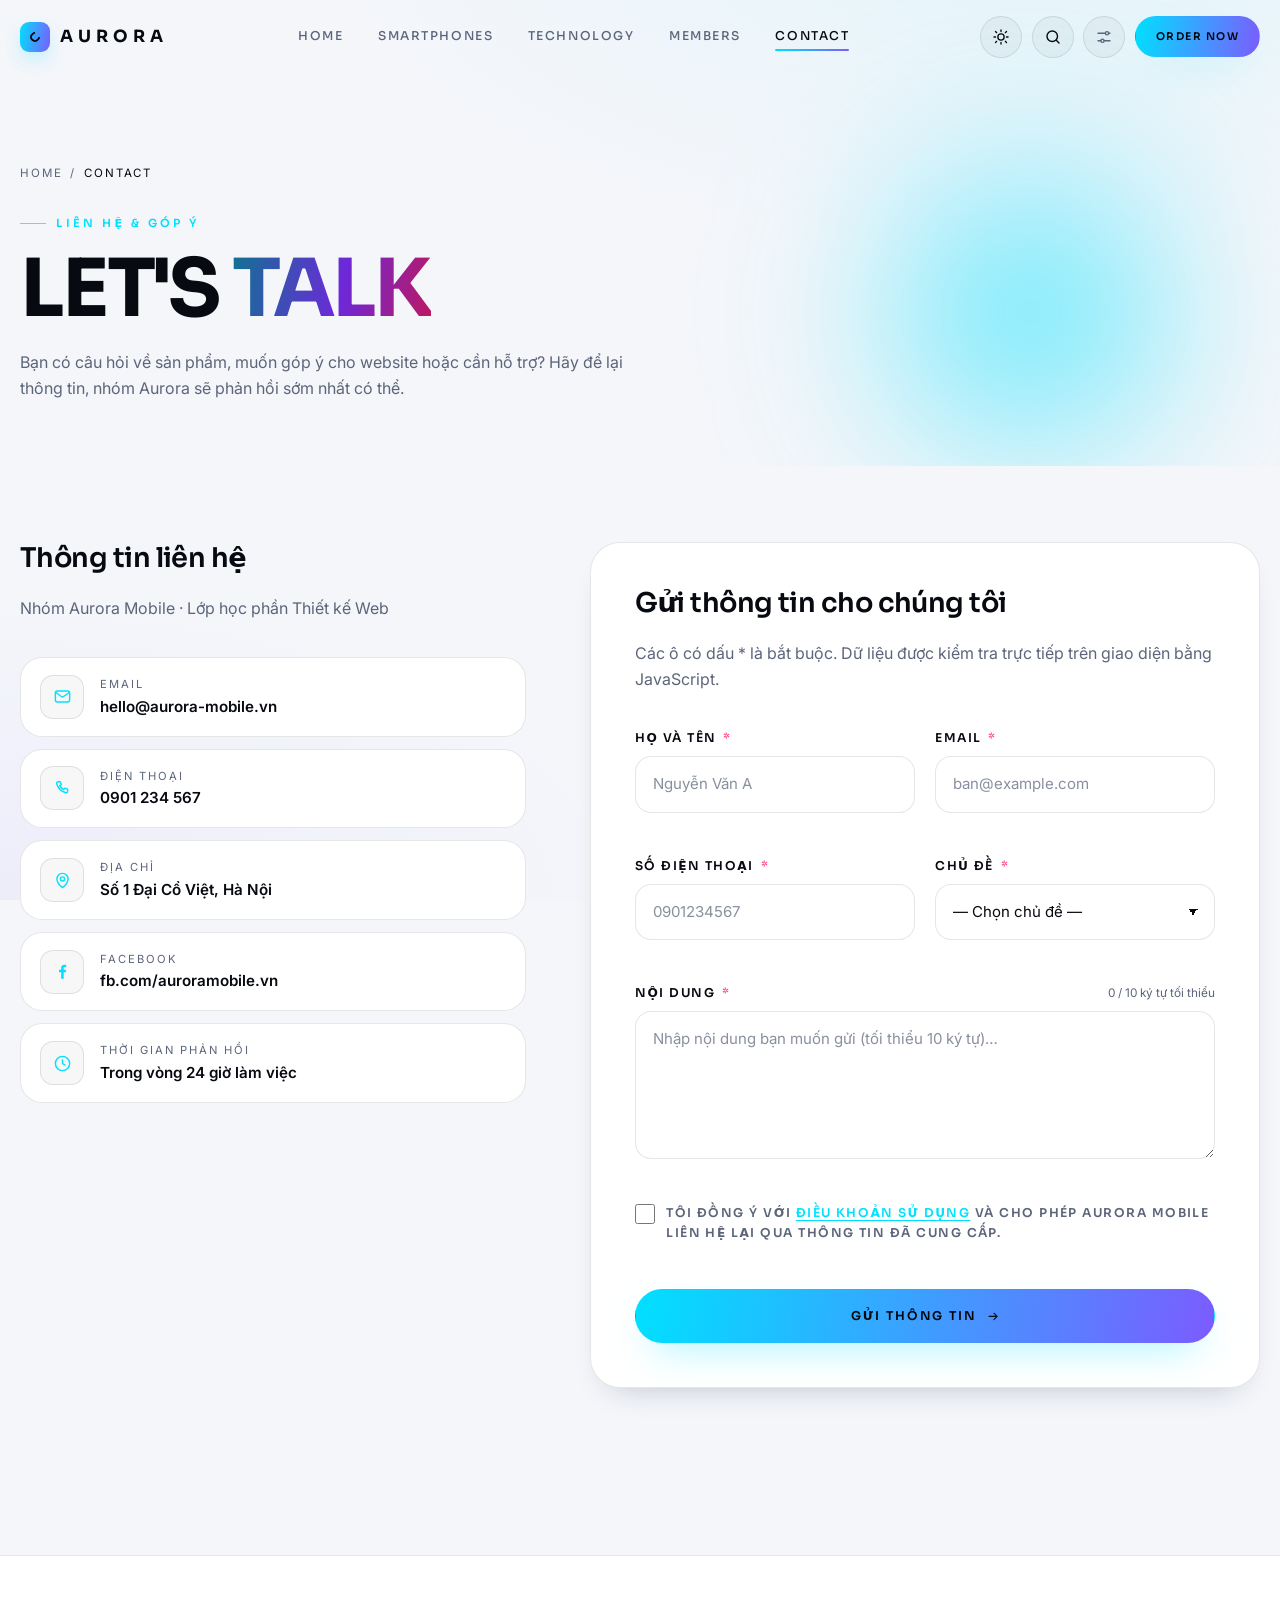
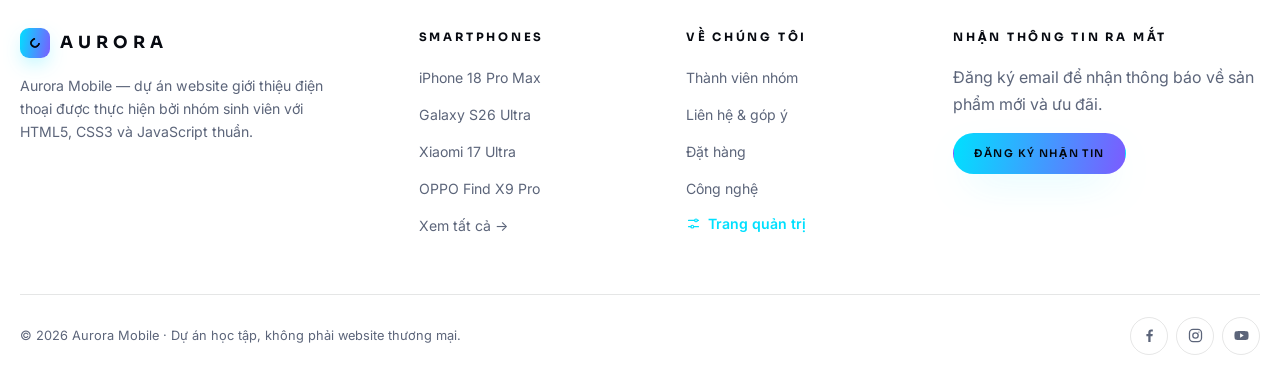
==== contact.html @ cf1c1bde "first commit" ====
<!DOCTYPE html>
<html lang="vi" data-theme="dark">

<head>
  <meta charset="UTF-8">
  <meta name="viewport" content="width=device-width, initial-scale=1">
  <meta name="theme-color" content="#05070c">
  <link rel="icon" href="images/favicon.svg" type="image/svg+xml">
  <meta name="description"
    content="Liên hệ nhóm Aurora Mobile — form gửi thông tin liên hệ và góp ý với kiểm tra dữ liệu bằng JavaScript: họ tên, email, số điện thoại, chủ đề, nội dung.">
  <title>Contact — AURORA MOBILE</title>

  <script>
    (function () {
      try {
        var t = localStorage.getItem('aurora-theme');
        if (t === 'light' || t === 'dark') document.documentElement.setAttribute('data-theme', t);
      } catch (e) { }
    })();
  </script>

  <link rel="preconnect" href="https://fonts.googleapis.com">
  <link rel="preconnect" href="https://fonts.gstatic.com" crossorigin>
  <link
    href="https://fonts.googleapis.com/css2?family=Inter:wght@400;500;600;700&family=Sora:wght@300;400;500;600;700;800&display=swap"
    rel="stylesheet">
  <link rel="stylesheet" href="css/style.css">
</head>

<body data-page="contact">

  <!-- HEADER -->
  <header class="site-header" id="siteHeader">
    <div class="header-inner">
      <a class="brand" href="index.html" aria-label="Aurora Mobile — Trang chủ">
        <span class="brand__mark" aria-hidden="true"></span>
        <span class="brand__name">Aurora</span>
      </a>

      <nav class="nav" id="primaryNav" aria-label="Điều hướng chính">
        <ul class="nav-list">
          <li><a href="index.html" data-nav="home">Home</a></li>
          <li><a href="products.html" data-nav="products">Smartphones</a></li>
          <li><a href="index.html#technology" data-nav="technology">Technology</a></li>
          <li><a href="members.html" data-nav="members">Members</a></li>
          <li><a href="contact.html" data-nav="contact">Contact</a></li>
        </ul>
      </nav>

      <div class="header-actions">
        <button class="icon-btn theme-toggle" id="themeToggle" type="button" aria-label="Đổi chế độ sáng tối">
          <svg class="ico-sun" viewBox="0 0 24 24" fill="none" stroke="currentColor" stroke-width="1.8"
            stroke-linecap="round">
            <circle cx="12" cy="12" r="4.2" />
            <path
              d="M12 2.6v2.1M12 19.3v2.1M4.7 4.7l1.5 1.5M17.8 17.8l1.5 1.5M2.6 12h2.1M19.3 12h2.1M4.7 19.3l1.5-1.5M17.8 6.2l1.5-1.5" />
          </svg>
          <svg class="ico-moon" viewBox="0 0 24 24" fill="none" stroke="currentColor" stroke-width="1.8"
            stroke-linecap="round" stroke-linejoin="round">
            <path d="M20 14.5A8.5 8.5 0 019.5 4a8.5 8.5 0 1010.5 10.5z" />
          </svg>
        </button>

        <button class="icon-btn" id="searchToggle" type="button" aria-label="Tìm kiếm sản phẩm">
          <svg viewBox="0 0 24 24" fill="none" stroke="currentColor" stroke-width="1.9" stroke-linecap="round">
            <circle cx="11" cy="11" r="7" />
            <path d="M20 20l-3.6-3.6" />
          </svg>
        </button>

        <a class="icon-btn icon-btn--admin" href="admin.html" aria-label="Trang quản trị" title="Trang quản trị">
          <svg viewBox="0 0 24 24" fill="none" stroke="currentColor" stroke-width="1.8" stroke-linecap="round" stroke-linejoin="round"><path d="M4 7h10M18 7h2M4 17h4M12 17h8"/><circle cx="16" cy="7" r="2.2"/><circle cx="10" cy="17" r="2.2"/></svg>
        </a>

        <a class="btn btn--primary btn--sm btn--order" href="order.html">Order Now</a>

        <button class="hamburger" id="navToggle" type="button" aria-label="Mở menu" aria-expanded="false"
          aria-controls="primaryNav">
          <span></span><span></span><span></span>
        </button>
      </div>
    </div>

    <div class="header-search" id="headerSearch">
      <div class="container">
        <div class="search-form" role="search">
          <svg viewBox="0 0 24 24" fill="none" stroke="currentColor" stroke-width="1.9" stroke-linecap="round">
            <circle cx="11" cy="11" r="7" />
            <path d="M20 20l-3.6-3.6" />
          </svg>
          <input type="search" id="globalSearch" placeholder="Tìm điện thoại…" autocomplete="off"
            aria-label="Tìm kiếm sản phẩm">
          <button class="icon-btn" id="searchClose" type="button" aria-label="Đóng tìm kiếm">
            <svg viewBox="0 0 24 24" fill="none" stroke="currentColor" stroke-width="2" stroke-linecap="round">
              <path d="M18 6L6 18M6 6l12 12" />
            </svg>
          </button>
        </div>
        <div class="search-results" id="searchResults"></div>
      </div>
    </div>
  </header>

  <main>

    <!-- PAGE HERO -->
    <section class="page-hero">
      <span class="glow glow--cyan glow--md glow--bottom-right" aria-hidden="true"></span>
      <div class="container">
        <nav class="breadcrumb" aria-label="Breadcrumb">
          <a href="index.html">Home</a>
          <span aria-hidden="true">/</span>
          <span aria-current="page">Contact</span>
        </nav>

        <span class="eyebrow">Liên hệ &amp; góp ý</span>
        <h1 class="page-hero__title">Let's <span class="gradient-text">Talk</span></h1>
        <p class="lead mt-xs">
          Bạn có câu hỏi về sản phẩm, muốn góp ý cho website hoặc cần hỗ trợ?
          Hãy để lại thông tin, nhóm Aurora sẽ phản hồi sớm nhất có thể.
        </p>
      </div>
    </section>

    <!-- NỘI DUNG LIÊN HỆ -->
    <section class="section section--tight" id="contact">
      <div class="container">
        <div class="form-layout">

          <!-- CỘT TRÁI: THÔNG TIN LIÊN HỆ -->
          <aside data-reveal="left">
            <h2 class="h-sub">Thông tin liên hệ</h2>
            <p class="muted mt-xs">Nhóm Aurora Mobile · Lớp học phần Thiết kế Web</p>

            <div class="info-list mt-sm">
              <a class="info-item" href="mailto:hello@aurora-mobile.vn">
                <span class="info-item__icon">
                  <svg viewBox="0 0 24 24" fill="none" stroke="currentColor" stroke-width="1.8" stroke-linecap="round"
                    stroke-linejoin="round">
                    <rect x="3" y="5" width="18" height="14" rx="2.6" />
                    <path d="M3.5 7l8.5 6 8.5-6" />
                  </svg>
                </span>
                <span>
                  <span class="info-item__label">Email</span>
                  <span class="info-item__value">hello@aurora-mobile.vn</span>
                </span>
              </a>

              <a class="info-item" href="tel:+84901234567">
                <span class="info-item__icon">
                  <svg viewBox="0 0 24 24" fill="none" stroke="currentColor" stroke-width="1.8" stroke-linecap="round"
                    stroke-linejoin="round">
                    <path
                      d="M6.6 3.5h2.5l1.4 3.6-2 1.3a12 12 0 005.1 5.1l1.3-2 3.6 1.4v2.5a2 2 0 01-2.2 2A16.5 16.5 0 014.6 5.7a2 2 0 012-2.2z" />
                  </svg>
                </span>
                <span>
                  <span class="info-item__label">Điện thoại</span>
                  <span class="info-item__value">0901 234 567</span>
                </span>
              </a>

              <div class="info-item">
                <span class="info-item__icon">
                  <svg viewBox="0 0 24 24" fill="none" stroke="currentColor" stroke-width="1.8" stroke-linecap="round"
                    stroke-linejoin="round">
                    <path d="M12 21s7-5.6 7-11a7 7 0 10-14 0c0 5.4 7 11 7 11z" />
                    <circle cx="12" cy="10" r="2.6" />
                  </svg>
                </span>
                <span>
                  <span class="info-item__label">Địa chỉ</span>
                  <span class="info-item__value">Số 1 Đại Cồ Việt, Hà Nội</span>
                </span>
              </div>

              <a class="info-item" href="contact.html">
                <span class="info-item__icon">
                  <svg viewBox="0 0 24 24" fill="currentColor">
                    <path
                      d="M13.5 21v-8h2.7l.4-3.1h-3.1V7.9c0-.9.25-1.5 1.55-1.5h1.65V3.6A22 22 0 0014.3 3.5c-2.4 0-4 1.45-4 4.1v2.3H7.6V13h2.7v8h3.2z" />
                  </svg>
                </span>
                <span>
                  <span class="info-item__label">Facebook</span>
                  <span class="info-item__value">fb.com/auroramobile.vn</span>
                </span>
              </a>

              <div class="info-item">
                <span class="info-item__icon">
                  <svg viewBox="0 0 24 24" fill="none" stroke="currentColor" stroke-width="1.8" stroke-linecap="round"
                    stroke-linejoin="round">
                    <circle cx="12" cy="12" r="9" />
                    <path d="M12 7.5V12l3.2 2" />
                  </svg>
                </span>
                <span>
                  <span class="info-item__label">Thời gian phản hồi</span>
                  <span class="info-item__value">Trong vòng 24 giờ làm việc</span>
                </span>
              </div>
            </div>
          </aside>

          <!-- CỘT PHẢI: FORM LIÊN HỆ -->
          <div class="form-card" data-reveal="right" data-delay="1">
            <h2 class="h-sub">Gửi thông tin cho chúng tôi</h2>
            <p class="muted mt-xs">Các ô có dấu <span class="req">*</span> là bắt buộc. Dữ liệu được kiểm tra
              trực tiếp trên giao diện bằng JavaScript.</p>

            <!-- novalidate: tắt kiểm tra mặc định của HTML để dùng JavaScript -->
            <form id="contactForm" class="mt-sm" novalidate>
              <div class="form-grid">

                <div class="field">
                  <label for="c-name">Họ và tên <span class="req">*</span></label>
                  <input class="input" type="text" id="c-name" name="c-name" placeholder="Nguyễn Văn A"
                    autocomplete="name">
                  <p class="msg" role="alert"></p>
                </div>

                <div class="field">
                  <label for="c-email">Email <span class="req">*</span></label>
                  <input class="input" type="email" id="c-email" name="c-email" placeholder="ban@example.com"
                    autocomplete="email">
                  <p class="msg" role="alert"></p>
                </div>

                <div class="field">
                  <label for="c-phone">Số điện thoại <span class="req">*</span></label>
                  <input class="input" type="tel" id="c-phone" name="c-phone" placeholder="0901234567"
                    autocomplete="tel">
                  <p class="msg" role="alert"></p>
                </div>

                <div class="field">
                  <label for="c-topic">Chủ đề <span class="req">*</span></label>
                  <select class="select" id="c-topic" name="c-topic">
                    <option value="">— Chọn chủ đề —</option>
                    <option value="tu-van">Tư vấn sản phẩm</option>
                    <option value="gop-y">Góp ý website</option>
                    <option value="ho-tro">Hỗ trợ</option>
                    <option value="khac">Khác</option>
                  </select>
                  <p class="msg" role="alert"></p>
                </div>

                <div class="field field--full">
                  <div class="field__foot">
                    <label for="c-message">Nội dung <span class="req">*</span></label>
                    <span class="counter" id="c-message-count">0 / 10 ký tự tối thiểu</span>
                  </div>
                  <textarea class="textarea" id="c-message" name="c-message"
                    placeholder="Nhập nội dung bạn muốn gửi (tối thiểu 10 ký tự)…"></textarea>
                  <p class="msg" role="alert"></p>
                </div>

                <div class="field field--full">
                  <label class="check" for="c-agree">
                    <input type="checkbox" id="c-agree" name="c-agree">
                    <span>Tôi đồng ý với <a href="#contact">điều khoản sử dụng</a> và cho phép Aurora Mobile liên hệ lại
                      qua thông tin đã cung cấp.</span>
                  </label>
                  <p class="msg" role="alert"></p>
                </div>

              </div>

              <button class="btn btn--primary btn--block mt-md" type="submit">
                Gửi thông tin
                <svg viewBox="0 0 24 24" fill="none" stroke="currentColor" stroke-width="2" stroke-linecap="round"
                  stroke-linejoin="round">
                  <path d="M4 12h15M13 6l6 6-6 6" />
                </svg>
              </button>
            </form>
          </div>

        </div>
      </div>
    </section>

  </main>

  <!-- FOOTER -->
  <footer class="site-footer">
    <div class="container">
      <div class="footer-grid">
        <div class="footer-brand">
          <a class="brand" href="index.html">
            <span class="brand__mark" aria-hidden="true"></span>
            <span class="brand__name">Aurora</span>
          </a>
          <p>Aurora Mobile — dự án website giới thiệu điện thoại được thực hiện bởi nhóm sinh viên với HTML5, CSS3 và
            JavaScript thuần.</p>
        </div>

        <div class="footer-col">
          <h4>Smartphones</h4>
          <ul>
            <li><a href="product-detail.html?id=iphone-18-pro-max">iPhone 18 Pro Max</a></li>
            <li><a href="product-detail.html?id=galaxy-s26-ultra">Galaxy S26 Ultra</a></li>
            <li><a href="product-detail.html?id=xiaomi-17-ultra">Xiaomi 17 Ultra</a></li>
            <li><a href="product-detail.html?id=oppo-find-x9-pro">OPPO Find X9 Pro</a></li>
            <li><a href="products.html">Xem tất cả →</a></li>
          </ul>
        </div>

        <div class="footer-col">
          <h4>Về chúng tôi</h4>
          <ul>
            <li><a href="members.html">Thành viên nhóm</a></li>
            <li><a href="contact.html">Liên hệ &amp; góp ý</a></li>
            <li><a href="order.html">Đặt hàng</a></li>
            <li><a href="index.html#technology">Công nghệ</a></li>
            <li>
              <a class="footer-admin-link" href="admin.html">
                <svg viewBox="0 0 24 24" fill="none" stroke="currentColor" stroke-width="1.8" stroke-linecap="round" stroke-linejoin="round"><path d="M4 7h10M18 7h2M4 17h4M12 17h8"/><circle cx="16" cy="7" r="2.2"/><circle cx="10" cy="17" r="2.2"/></svg>
                Trang quản trị
              </a>
            </li>
          </ul>
        </div>

        <div class="footer-col">
          <h4>Nhận thông tin ra mắt</h4>
          <p class="muted">Đăng ký email để nhận thông báo về sản phẩm mới và ưu đãi.</p>
          <div class="newsletter">
            <button class="btn btn--primary btn--sm" type="button" data-open-modal="notify">Đăng ký nhận tin</button>
          </div>
        </div>
      </div>

      <div class="footer-bottom">
        <span>© 2026 Aurora Mobile · Dự án học tập, không phải website thương mại.</span>
        <div class="footer-social">
          <a href="contact.html" aria-label="Facebook">
            <svg viewBox="0 0 24 24" fill="currentColor">
              <path
                d="M13.5 21v-8h2.7l.4-3.1h-3.1V7.9c0-.9.25-1.5 1.55-1.5h1.65V3.6A22 22 0 0014.3 3.5c-2.4 0-4 1.45-4 4.1v2.3H7.6V13h2.7v8h3.2z" />
            </svg>
          </a>
          <a href="contact.html" aria-label="Instagram">
            <svg viewBox="0 0 24 24" fill="none" stroke="currentColor" stroke-width="1.8">
              <rect x="3.5" y="3.5" width="17" height="17" rx="5" />
              <circle cx="12" cy="12" r="3.8" />
              <path d="M16.8 7.2v.01" stroke-linecap="round" />
            </svg>
          </a>
          <a href="contact.html" aria-label="YouTube">
            <svg viewBox="0 0 24 24" fill="currentColor">
              <path
                d="M21.6 7.9a2.5 2.5 0 00-1.75-1.77C18.25 5.7 12 5.7 12 5.7s-6.25 0-7.85.43A2.5 2.5 0 002.4 7.9 26 26 0 002 12a26 26 0 00.4 4.1 2.5 2.5 0 001.75 1.77c1.6.43 7.85.43 7.85.43s6.25 0 7.85-.43a2.5 2.5 0 001.75-1.77A26 26 0 0022 12a26 26 0 00-.4-4.1zM10 15.1V8.9l5.2 3.1-5.2 3.1z" />
            </svg>
          </a>
        </div>
      </div>
    </div>
  </footer>

  <button class="to-top" id="toTop" type="button" aria-label="Về đầu trang">
    <svg class="to-top__ring" viewBox="0 0 52 52" aria-hidden="true">
      <circle class="track" cx="26" cy="26" r="26"></circle>
      <circle class="bar" cx="26" cy="26" r="26"></circle>
    </svg>
    <svg viewBox="0 0 24 24" fill="none" stroke="currentColor" stroke-width="2" stroke-linecap="round"
      stroke-linejoin="round">
      <path d="M12 19V5M6 11l6-6 6 6" />
    </svg>
  </button>

  <div class="toast-stack" id="toastStack" aria-live="polite" aria-atomic="false"></div>

  <!-- MODAL nhận thông báo -->
  <div class="modal" id="notifyModal" role="dialog" aria-modal="true" aria-labelledby="notifyTitle" aria-hidden="true">
    <div class="modal__dialog">
      <button class="modal__close" type="button" aria-label="Đóng">
        <svg viewBox="0 0 24 24" fill="none" stroke="currentColor" stroke-width="2" stroke-linecap="round">
          <path d="M18 6L6 18M6 6l12 12" />
        </svg>
      </button>

      <span class="modal__eyebrow">Aurora Launch</span>
      <h2 class="modal__title" id="notifyTitle">Nhận thông báo mở bán</h2>
      <p class="modal__desc">Để lại email, chúng tôi sẽ thông báo cho bạn ngay khi sản phẩm mới chính thức mở bán.</p>

      <form id="notifyForm" novalidate>
        <div class="form-grid form-grid--single">
          <div class="field">
            <label for="n-email">Email <span class="req">*</span></label>
            <input class="input" type="email" id="n-email" name="n-email" placeholder="ban@example.com"
              autocomplete="email">
            <p class="msg" role="alert"></p>
          </div>
        </div>

        <button class="btn btn--primary btn--block mt-md" type="submit">Đăng ký</button>
      </form>
    </div>
  </div>

  <script src="js/script.js"></script>
</body>

</html>
---- css/style.css ----
/* ==========================================================================
   AURORA MOBILE — style.css
   --------------------------------------------------------------------------
   MỤC LỤC
     01. Reset
     02. Variables  (CSS Variables + Theme Light/Dark)
     03. Global     (container, typography, button, utility)
     04. Header     (sticky, transparent → solid, mobile hamburger, search)
     05. Hero       (trang chủ + page-hero của các trang con)
     06. Products   (family cards, filter toolbar, product grid, detail)
     07. Technology (camera, display, performance, battery, why-aurora)
     08. Members    (profile card)
     09. Forms      (contact, order, summary, toast)
     10. Modal      (modal chung + lightbox gallery)
     11. Footer
     12. Responsive
     13. Animations (keyframes + scroll reveal)
     14. Admin      (đăng nhập, dashboard, quản lý sản phẩm & thành viên)
   ========================================================================== */


/* ==========================================================================
   01. RESET
   ========================================================================== */
*,
*::before,
*::after {
  box-sizing: border-box;
  margin: 0;
  padding: 0;
}

html {
  -webkit-text-size-adjust: 100%;
  scroll-behavior: smooth;
  /* chừa khoảng cho header sticky khi nhảy tới anchor */
  scroll-padding-top: 96px;
}

body {
  min-height: 100%;
  text-rendering: optimizeLegibility;
  -webkit-font-smoothing: antialiased;
}

img,
svg,
video,
canvas {
  display: block;
  max-width: 100%;
}

button,
input,
select,
textarea {
  font: inherit;
  color: inherit;
}

button {
  background: none;
  border: 0;
  cursor: pointer;
}

a {
  color: inherit;
  text-decoration: none;
}

ul,
ol {
  list-style: none;
}

table {
  border-collapse: collapse;
  width: 100%;
}

/* Thuộc tính hidden phải thắng mọi display được set trong CSS */
[hidden] {
  display: none !important;
}

:focus-visible {
  outline: 2px solid var(--accent);
  outline-offset: 3px;
  border-radius: 4px;
}

::selection {
  background: var(--accent);
  color: var(--accent-ink);
}


/* ==========================================================================
   02. VARIABLES
   ========================================================================== */
:root {
  /* --- Typography --- */
  --font-display: "Sora", "Segoe UI", system-ui, -apple-system, sans-serif;
  --font-body: "Inter", "Segoe UI", system-ui, -apple-system, sans-serif;

  /* --- Layout --- */
  --container: 1240px;
  --header-h: 74px;

  /* --- Radius --- */
  --r-sm: 10px;
  --r-md: 16px;
  --r-lg: 22px;
  --r-xl: 30px;
  --r-pill: 999px;

  /* --- Motion --- */
  --ease: cubic-bezier(0.22, 0.61, 0.36, 1);
  --ease-out: cubic-bezier(0.16, 1, 0.3, 1);
  --dur: 0.45s;

  /* --- Accent (Aurora: cyan → violet → pink) --- */
  --accent: #00e0ff;
  --accent-2: #7b5cff;
  --accent-3: #ff4d8d;
  --accent-ink: #04070e;
  --grad-accent: linear-gradient(100deg, var(--accent), var(--accent-2));
  --grad-text: linear-gradient(100deg, #7df9ff, #a78bfa 55%, #ff8fc7);

  /* --- Semantic feedback --- */
  --ok: #22d39a;
  --err: #ff5470;
}

/* ---------------------------- DARK THEME (mặc định) --------------------- */
html[data-theme="dark"] {
  --bg: #05070c;
  --bg-soft: #0a0d15;
  --surface: #0f131d;
  --surface-2: #161c29;
  --text: #eef1f8;
  --muted: #8d98ac;
  --line: rgba(255, 255, 255, 0.09);
  --line-strong: rgba(255, 255, 255, 0.2);
  --header-bg: rgba(5, 7, 12, 0.72);
  --glass: rgba(255, 255, 255, 0.04);
  --shadow-lg: 0 40px 90px -40px rgba(0, 0, 0, 0.95);
  --shadow-sm: 0 18px 40px -24px rgba(0, 0, 0, 0.9);
  --skeleton: rgba(255, 255, 255, 0.05);
}

/* ---------------------------- LIGHT THEME ------------------------------- */
html[data-theme="light"] {
  --bg: #f4f6fa;
  --bg-soft: #ffffff;
  --surface: #ffffff;
  --surface-2: #eef1f7;
  --text: #070a11;
  --muted: #5c657a;
  --line: rgba(7, 10, 17, 0.1);
  --line-strong: rgba(7, 10, 17, 0.22);
  --header-bg: rgba(244, 246, 250, 0.78);
  --glass: rgba(7, 10, 17, 0.03);
  --shadow-lg: 0 40px 80px -44px rgba(18, 28, 60, 0.42);
  --shadow-sm: 0 16px 34px -22px rgba(18, 28, 60, 0.32);
  --skeleton: rgba(7, 10, 17, 0.05);
  --grad-text: linear-gradient(100deg, #0e7490, #6d28d9 55%, #be185d);
}

/* Nền "sân khấu" luôn tối để ảnh render điện thoại (nền đen) hoà vào trang */
:root,
html[data-theme="dark"],
html[data-theme="light"] {
  /* Khối trang trí lớn (dải CTA, banner) */
  --stage: radial-gradient(120% 90% at 50% 0%, #16203a 0%, #080b12 55%, #05070c 100%);
  /* Nền phẳng cho các ô chứa ảnh điện thoại.
     Màu này trùng với nền của ảnh render (#03050a) nên ảnh hoà liền vào khung,
     không lộ ra một hình chữ nhật tối hơn nền thẻ. */
  --stage-flat: #03050a;
}


/* ==========================================================================
   03. GLOBAL
   ========================================================================== */
html {
  background: var(--bg);
}

body {
  font-family: var(--font-body);
  font-size: 16px;
  line-height: 1.65;
  color: var(--text);
  background-color: var(--bg);
  background-image:
    radial-gradient(110% 70% at 85% -10%, rgba(0, 224, 255, 0.07), transparent 55%),
    radial-gradient(90% 60% at 0% 100%, rgba(123, 92, 255, 0.06), transparent 55%);
  background-attachment: fixed;
  overflow-x: hidden;
  transition: background-color 0.4s var(--ease), color 0.4s var(--ease);
}

/* Khoá scroll khi mở modal / lightbox / menu mobile */
body.is-locked {
  overflow: hidden;
}

.container {
  width: min(100% - 2.5rem, var(--container));
  margin-inline: auto;
}

.container--narrow {
  width: min(100% - 2.5rem, 880px);
  margin-inline: auto;
}

/* ------------------------------- Section -------------------------------- */
.section {
  position: relative;
  padding: clamp(4.5rem, 9vw, 8.5rem) 0;
}

.section--soft {
  background: var(--bg-soft);
}

.section--tight {
  padding: clamp(3rem, 6vw, 5rem) 0;
}

.section-head {
  display: flex;
  align-items: flex-end;
  justify-content: space-between;
  gap: 2rem;
  flex-wrap: wrap;
  margin-bottom: clamp(2.5rem, 5vw, 4rem);
}

.section-head--center {
  flex-direction: column;
  align-items: center;
  text-align: center;
}

.section-head--center .lead {
  margin-inline: auto;
}

/* ----------------------------- Typography ------------------------------- */
.eyebrow {
  display: inline-flex;
  align-items: center;
  gap: 0.65rem;
  font-family: var(--font-display);
  font-size: 0.7rem;
  font-weight: 600;
  letter-spacing: 0.3em;
  text-transform: uppercase;
  color: var(--accent);
  margin-bottom: 1.1rem;
}

.eyebrow::before {
  content: "";
  width: 26px;
  height: 1px;
  background: currentColor;
  opacity: 0.7;
}

.section-head--center .eyebrow::after {
  content: "";
  width: 26px;
  height: 1px;
  background: currentColor;
  opacity: 0.7;
}

.h-display {
  font-family: var(--font-display);
  font-weight: 700;
  font-size: clamp(2.4rem, 6vw, 4.6rem);
  line-height: 0.98;
  letter-spacing: -0.03em;
}

.h-section {
  font-family: var(--font-display);
  font-weight: 700;
  font-size: clamp(2rem, 4.6vw, 3.5rem);
  line-height: 1.04;
  letter-spacing: -0.025em;
}

.h-sub {
  font-family: var(--font-display);
  font-weight: 600;
  font-size: clamp(1.25rem, 2.3vw, 1.7rem);
  line-height: 1.2;
  letter-spacing: -0.02em;
}

.lead {
  max-width: 62ch;
  color: var(--muted);
  font-size: clamp(1rem, 1.25vw, 1.12rem);
}

.muted {
  color: var(--muted);
}

.gradient-text {
  background: var(--grad-text);
  -webkit-background-clip: text;
  background-clip: text;
  color: transparent;
}

/* ------------------------------- Buttons -------------------------------- */
.btn {
  display: inline-flex;
  align-items: center;
  justify-content: center;
  gap: 0.6rem;
  padding: 1rem 1.9rem;
  border: 1px solid transparent;
  border-radius: var(--r-pill);
  font-family: var(--font-display);
  font-size: 0.76rem;
  font-weight: 600;
  letter-spacing: 0.16em;
  text-transform: uppercase;
  white-space: nowrap;
  cursor: pointer;
  transition: transform 0.35s var(--ease), box-shadow 0.35s var(--ease),
    background 0.35s var(--ease), color 0.35s var(--ease), border-color 0.35s var(--ease);
}

.btn svg {
  width: 1.05em;
  height: 1.05em;
  flex: none;
}

.btn:hover {
  transform: translateY(-3px);
}

.btn:active {
  transform: translateY(-1px);
}

.btn--primary {
  background: var(--grad-accent);
  color: var(--accent-ink);
  box-shadow: 0 16px 40px -18px rgba(0, 224, 255, 0.6);
}

.btn--primary:hover {
  box-shadow: 0 26px 55px -18px rgba(123, 92, 255, 0.72);
}

.btn--ghost {
  border-color: var(--line-strong);
  background: var(--glass);
  color: var(--text);
}

.btn--ghost:hover {
  border-color: var(--accent);
  color: var(--accent);
}

.btn--sm {
  padding: 0.68rem 1.25rem;
  font-size: 0.66rem;
  letter-spacing: 0.14em;
}

.btn--block {
  width: 100%;
}

.btn[disabled] {
  opacity: 0.55;
  pointer-events: none;
}

/* ------------------------------ Icon button ----------------------------- */
.icon-btn {
  display: inline-grid;
  place-items: center;
  width: 42px;
  height: 42px;
  border-radius: 50%;
  border: 1px solid var(--line);
  color: var(--text);
  background: var(--glass);
  transition: color 0.3s var(--ease), border-color 0.3s var(--ease),
    background 0.3s var(--ease), transform 0.3s var(--ease);
}

.icon-btn svg {
  width: 18px;
  height: 18px;
}

.icon-btn:hover {
  color: var(--accent);
  border-color: var(--accent);
  transform: translateY(-2px);
}

/* Nút vào trang quản trị trên header */
.icon-btn--admin {
  color: var(--muted);
}

.icon-btn--admin:hover {
  color: var(--accent);
}

/* --------------------------- Decoration helpers ------------------------- */
.glow {
  position: absolute;
  border-radius: 50%;
  filter: blur(80px);
  pointer-events: none;
  z-index: 0;
}

.glow--cyan {
  background: radial-gradient(circle, rgba(0, 224, 255, 0.75), transparent 70%);
}

.glow--violet {
  background: radial-gradient(circle, rgba(123, 92, 255, 0.75), transparent 70%);
}

.glow--pink {
  background: radial-gradient(circle, rgba(255, 77, 141, 0.6), transparent 70%);
}

/* Khối "sân khấu" chứa ảnh điện thoại.
   Ảnh sản phẩm đã tách nền trong suốt nên khung không cần nền riêng —
   chỉ cần một quầng sáng mờ phía sau để tách máy khỏi nền trang. */
.stage {
  position: relative;
  display: grid;
  place-items: center;
  overflow: hidden;
  border-radius: var(--r-xl);
  background: transparent;
  isolation: isolate;
}

.stage::before {
  content: "";
  position: absolute;
  width: 76%;
  aspect-ratio: 1;
  border-radius: 50%;
  background: radial-gradient(circle, rgba(0, 224, 255, 0.16), transparent 70%);
  filter: blur(46px);
  pointer-events: none;
}

.stage img {
  width: 100%;
  height: 100%;
  object-fit: contain;
}

/* Khối nền tối cố định — dùng lại biến màu, không phụ thuộc theme */
.dark-scope {
  --text: #f0f3fa;
  --muted: #98a3b7;
  --line: rgba(255, 255, 255, 0.1);
  --line-strong: rgba(255, 255, 255, 0.22);
  --surface: rgba(255, 255, 255, 0.05);
  --surface-2: rgba(255, 255, 255, 0.1);
  --glass: rgba(255, 255, 255, 0.05);
  --header-bg: rgba(4, 6, 10, 0.8);
  background: #04060a;
  color: var(--text);
}

.sr-only {
  position: absolute;
  width: 1px;
  height: 1px;
  padding: 0;
  margin: -1px;
  overflow: hidden;
  clip: rect(0 0 0 0);
  white-space: nowrap;
  border: 0;
}

/* --------------------------- Utility nhỏ gọn ---------------------------- */
/* Dùng thay cho inline style, giúp toàn bộ CSS tập trung trong file này */
.mt-xs {
  margin-top: 1.25rem;
}

.mt-sm {
  margin-top: 2.25rem;
}

.mt-md {
  margin-top: 1.35rem;
}

.mt-lg {
  margin-top: clamp(2.5rem, 5vw, 4rem);
}

.grid-2 {
  grid-template-columns: repeat(2, 1fr);
}

.center-x {
  justify-content: center;
}

/* Nút phụ đặt trên nền tối */
.btn--on-dark {
  border-color: rgba(255, 255, 255, 0.26);
  color: #f0f3fa;
}

.btn--on-dark:hover {
  border-color: var(--accent);
  color: var(--accent);
}

/* Vị trí & kích thước cho các khối .glow trang trí */
.glow--sm {
  width: 320px;
  height: 320px;
}

.glow--md {
  width: 400px;
  height: 400px;
}

.glow--lg {
  width: 520px;
  height: 520px;
}

.glow--top-left {
  top: -8%;
  left: -6%;
}

.glow--bottom-right {
  bottom: -10%;
  right: 4%;
}

@media (max-width: 720px) {

  .glow--md,
  .glow--lg {
    width: 300px;
    height: 300px;
  }
}


/* ==========================================================================
   04. HEADER
   ========================================================================== */
.site-header {
  position: fixed;
  inset: 0 0 auto 0;
  z-index: 100;
  height: var(--header-h);
  display: flex;
  align-items: center;
  background: transparent;
  border-bottom: 1px solid transparent;
  transition: background 0.45s var(--ease), border-color 0.45s var(--ease),
    backdrop-filter 0.45s var(--ease), box-shadow 0.45s var(--ease);
}

/* Khi cuộn: header chuyển sang nền rõ hơn + blur */
.site-header.is-scrolled,
.site-header.is-search-open {
  background: var(--header-bg);
  border-bottom-color: var(--line);
  -webkit-backdrop-filter: blur(18px) saturate(160%);
  backdrop-filter: blur(18px) saturate(160%);
  box-shadow: 0 18px 40px -34px rgba(0, 0, 0, 0.9);
}

.header-inner {
  display: flex;
  align-items: center;
  gap: 1.5rem;
  width: min(100% - 2.5rem, var(--container));
  margin-inline: auto;
}

/* --------------------------------- Brand -------------------------------- */
.brand {
  display: inline-flex;
  align-items: center;
  gap: 0.6rem;
  flex: none;
}

.brand__mark {
  position: relative;
  display: grid;
  place-items: center;
  width: 30px;
  height: 30px;
  border-radius: 9px;
  background: var(--grad-accent);
  box-shadow: 0 8px 22px -8px rgba(0, 224, 255, 0.8);
}

.brand__mark::after {
  content: "";
  width: 10px;
  height: 10px;
  border: 2px solid var(--accent-ink);
  border-radius: 50%;
  border-right-color: transparent;
  transform: rotate(-45deg);
}

.brand__name {
  font-family: var(--font-display);
  font-size: 1.05rem;
  font-weight: 700;
  letter-spacing: 0.3em;
  text-transform: uppercase;
}

/* ---------------------------------- Nav --------------------------------- */
.nav {
  flex: 1;
  display: flex;
  justify-content: center;
}

.nav-list {
  display: flex;
  align-items: center;
  gap: 0.35rem;
}

.nav-list a {
  position: relative;
  display: block;
  padding: 0.6rem 0.9rem;
  font-family: var(--font-display);
  font-size: 0.76rem;
  font-weight: 500;
  letter-spacing: 0.13em;
  text-transform: uppercase;
  color: var(--muted);
  transition: color 0.3s var(--ease);
}

.nav-list a::after {
  content: "";
  position: absolute;
  left: 0.9rem;
  right: 0.9rem;
  bottom: 0.35rem;
  height: 1.5px;
  border-radius: 2px;
  background: var(--grad-accent);
  transform: scaleX(0);
  transform-origin: left;
  transition: transform 0.4s var(--ease-out);
}

.nav-list a:hover {
  color: var(--text);
}

.nav-list a:hover::after {
  transform: scaleX(1);
}

/* Trang hiện tại được highlight tự động theo body[data-page] */
body[data-page="home"] .nav-list a[data-nav="home"],
body[data-page="products"] .nav-list a[data-nav="products"],
body[data-page="detail"] .nav-list a[data-nav="products"],
body[data-page="members"] .nav-list a[data-nav="members"],
body[data-page="contact"] .nav-list a[data-nav="contact"],
body[data-page="order"] .nav-list a[data-nav="order"] {
  color: var(--text);
}

body[data-page="home"] .nav-list a[data-nav="home"]::after,
body[data-page="products"] .nav-list a[data-nav="products"]::after,
body[data-page="detail"] .nav-list a[data-nav="products"]::after,
body[data-page="members"] .nav-list a[data-nav="members"]::after,
body[data-page="contact"] .nav-list a[data-nav="contact"]::after,
body[data-page="order"] .nav-list a[data-nav="order"]::after {
  transform: scaleX(1);
}

/* ---------------------------- Header actions ---------------------------- */
.header-actions {
  display: flex;
  align-items: center;
  gap: 0.6rem;
  flex: none;
}

/* Nút đổi theme: hiện ☀ ở dark, ☾ ở light */
.theme-toggle .ico-sun,
.theme-toggle .ico-moon {
  transition: transform 0.5s var(--ease-out), opacity 0.3s var(--ease);
}

html[data-theme="dark"] .theme-toggle .ico-sun {
  display: none;
}

html[data-theme="light"] .theme-toggle .ico-moon {
  display: none;
}

.theme-toggle:hover svg {
  transform: rotate(35deg);
}

/* ------------------------------- Hamburger ------------------------------ */
.hamburger {
  display: none;
  flex-direction: column;
  justify-content: center;
  gap: 5px;
  width: 42px;
  height: 42px;
  padding: 0 10px;
  border: 1px solid var(--line);
  border-radius: var(--r-sm);
  background: var(--glass);
}

.hamburger span {
  display: block;
  height: 1.8px;
  width: 100%;
  border-radius: 2px;
  background: var(--text);
  transition: transform 0.4s var(--ease-out), opacity 0.3s var(--ease);
}

body.nav-open .hamburger span:nth-child(1) {
  transform: translateY(6.8px) rotate(45deg);
}

body.nav-open .hamburger span:nth-child(2) {
  opacity: 0;
}

body.nav-open .hamburger span:nth-child(3) {
  transform: translateY(-6.8px) rotate(-45deg);
}

/* --------------------------- Thanh tìm kiếm ----------------------------- */
.header-search {
  position: absolute;
  inset: 100% 0 auto 0;
  background: var(--header-bg);
  -webkit-backdrop-filter: blur(18px) saturate(160%);
  backdrop-filter: blur(18px) saturate(160%);
  border-bottom: 1px solid transparent;
  max-height: 0;
  overflow: hidden;
  opacity: 0;
  visibility: hidden;
  transition: max-height 0.5s var(--ease-out), opacity 0.35s var(--ease),
    visibility 0.35s var(--ease), border-color 0.4s var(--ease);
}

.site-header.is-search-open .header-search {
  max-height: min(70svh, 520px);
  overflow-y: auto;
  opacity: 1;
  visibility: visible;
  border-bottom-color: var(--line);
}

.search-form {
  display: flex;
  align-items: center;
  gap: 0.9rem;
  padding: 1.25rem 0;
  border-bottom: 1px solid var(--line);
}

.search-form svg {
  width: 20px;
  height: 20px;
  color: var(--muted);
  flex: none;
}

.search-form input {
  flex: 1;
  min-width: 0;
  background: none;
  border: 0;
  font-family: var(--font-display);
  font-size: clamp(1rem, 2.4vw, 1.35rem);
  letter-spacing: -0.01em;
}

.search-form input:focus {
  outline: none;
}

.search-form input::placeholder {
  color: var(--muted);
  opacity: 0.65;
}

.search-results {
  padding: 0.75rem 0 1.5rem;
}

.search-results__hint {
  padding: 0.85rem 0;
  font-size: 0.85rem;
  color: var(--muted);
}

.search-result {
  display: flex;
  align-items: center;
  gap: 1rem;
  padding: 0.7rem;
  border-radius: var(--r-md);
  transition: background 0.3s var(--ease);
}

.search-result:hover {
  background: var(--glass);
}

.search-result img {
  width: 46px;
  height: 46px;
  object-fit: contain;
  border-radius: 10px;
  background: var(--stage);
  padding: 3px;
  flex: none;
}

.search-result strong {
  display: block;
  font-family: var(--font-display);
  font-size: 0.95rem;
  font-weight: 600;
}

/* Dùng class riêng thay vì `.search-result span`, vì selector hậu duệ đó có độ ưu tiên
   cao hơn `.search-result__price` và sẽ làm giá tiền mất màu accent. */
.search-result__text,
.search-result__tagline {
  font-size: 0.8rem;
  color: var(--muted);
}

.search-result__price {
  margin-left: auto;
  font-size: 0.85rem;
  font-weight: 600;
  color: var(--accent);
  white-space: nowrap;
}


/* ==========================================================================
   05. HERO
   ========================================================================== */
.hero {
  position: relative;
  display: flex;
  align-items: center;
  min-height: 100svh;
  padding: calc(var(--header-h) + 3rem) 0 4rem;
  overflow: hidden;
}

.hero__bg {
  position: absolute;
  inset: 0;
  overflow: hidden;
  z-index: 0;
}

/* Lưới kỹ thuật mờ phía sau */
.hero__grid-lines {
  position: absolute;
  inset: 0;
  background-image: linear-gradient(var(--line) 1px, transparent 1px),
    linear-gradient(90deg, var(--line) 1px, transparent 1px);
  background-size: 76px 76px;
  -webkit-mask-image: radial-gradient(72% 62% at 55% 42%, #000 0%, transparent 100%);
  mask-image: radial-gradient(72% 62% at 55% 42%, #000 0%, transparent 100%);
  opacity: 0.75;
}

/* Vòng tròn trang trí */
.hero__ring {
  position: absolute;
  border: 1px dashed var(--line-strong);
  border-radius: 50%;
  opacity: 0.32;
  animation: spin 60s linear infinite;
}

.hero__ring--1 {
  width: min(660px, 78vw);
  height: min(660px, 78vw);
  top: 8%;
  right: -6%;
}

.hero__ring--2 {
  width: min(940px, 108vw);
  height: min(940px, 108vw);
  top: -6%;
  right: -16%;
  animation-duration: 95s;
  animation-direction: reverse;
  opacity: 0.2;
}

.hero__blob {
  position: absolute;
  border-radius: 50%;
  filter: blur(95px);
  animation: float 15s ease-in-out infinite;
}

.hero__blob--1 {
  width: min(520px, 60vw);
  height: min(520px, 60vw);
  top: -12%;
  right: 6%;
  background: rgba(0, 224, 255, 0.42);
}

.hero__blob--2 {
  width: min(460px, 55vw);
  height: min(460px, 55vw);
  bottom: -16%;
  right: 24%;
  background: rgba(123, 92, 255, 0.42);
  animation-delay: -5s;
}

.hero__blob--3 {
  width: min(320px, 45vw);
  height: min(320px, 45vw);
  top: 34%;
  left: -10%;
  background: rgba(255, 77, 141, 0.28);
  animation-delay: -9s;
}

.hero__grid {
  position: relative;
  z-index: 2;
  display: grid;
  grid-template-columns: 1.04fr 0.96fr;
  align-items: center;
  gap: 2rem;
}

.hero__title {
  font-family: var(--font-display);
  font-weight: 700;
  font-size: clamp(2.7rem, 7.6vw, 6.2rem);
  line-height: 0.93;
  letter-spacing: -0.042em;
  text-transform: uppercase;
  margin-bottom: 1.6rem;
}

.hero__title span {
  display: block;
}

.hero__desc {
  max-width: 44ch;
  font-size: clamp(1rem, 1.5vw, 1.15rem);
  color: var(--muted);
  margin-bottom: 2.4rem;
}

.hero__actions {
  display: flex;
  flex-wrap: wrap;
  gap: 0.85rem;
}

.hero__meta {
  display: flex;
  flex-wrap: wrap;
  gap: clamp(1.5rem, 4vw, 3rem);
  margin-top: 3.2rem;
  padding-top: 1.75rem;
  border-top: 1px solid var(--line);
}

.hero__meta b {
  display: block;
  font-family: var(--font-display);
  font-size: 1.5rem;
  font-weight: 700;
  letter-spacing: -0.02em;
}

.hero__meta small {
  font-size: 0.72rem;
  letter-spacing: 0.18em;
  text-transform: uppercase;
  color: var(--muted);
}

/* ------------------------------ Ảnh điện thoại --------------------------- */
.hero__phone {
  position: relative;
  display: grid;
  place-items: center;
}

.hero__phone::before {
  content: "";
  position: absolute;
  width: 68%;
  aspect-ratio: 1;
  border-radius: 50%;
  background: radial-gradient(circle, rgba(0, 224, 255, 0.32), transparent 68%);
  filter: blur(50px);
}

.hero__phone img {
  position: relative;
  width: min(100%, 470px);
  /* Bắt buộc: nếu không khai báo height, thuộc tính height trong HTML
     sẽ được dùng làm chiều cao thật và làm ảnh bị bóp méo. */
  height: auto;
  /* Ảnh sản phẩm đã tách nền nên chỉ cần đổ bóng, không cần mask hay bo góc */
  filter: drop-shadow(0 40px 80px rgba(0, 224, 255, 0.18));
  animation: heroFloat 7.5s ease-in-out infinite;
}

/* Chỉ báo cuộn xuống */
.hero__scroll {
  position: absolute;
  left: 50%;
  bottom: 1.75rem;
  transform: translateX(-50%);
  z-index: 3;
  display: flex;
  flex-direction: column;
  align-items: center;
  gap: 0.55rem;
  font-size: 0.62rem;
  letter-spacing: 0.28em;
  text-transform: uppercase;
  color: var(--muted);
}

.hero__scroll i {
  display: block;
  width: 1px;
  height: 46px;
  background: linear-gradient(to bottom, var(--accent), transparent);
  animation: scrollPulse 2.4s ease-in-out infinite;
}

/* ---------------------------- Page hero (trang con) --------------------- */
.page-hero {
  position: relative;
  padding: calc(var(--header-h) + clamp(3rem, 7vw, 6rem)) 0 clamp(2.5rem, 5vw, 4rem);
  overflow: hidden;
}

.page-hero__title {
  font-family: var(--font-display);
  font-weight: 700;
  font-size: clamp(2.3rem, 6.6vw, 5rem);
  line-height: 0.98;
  letter-spacing: -0.04em;
  text-transform: uppercase;
}

.breadcrumb {
  display: flex;
  flex-wrap: wrap;
  align-items: center;
  gap: 0.5rem;
  margin-bottom: 1.4rem;
  font-size: 0.72rem;
  letter-spacing: 0.16em;
  text-transform: uppercase;
  color: var(--muted);
}

.breadcrumb a:hover {
  color: var(--accent);
}

.breadcrumb span[aria-current] {
  color: var(--text);
}


/* ==========================================================================
   06. PRODUCTS
   ========================================================================== */
/* ------------------------ Family grid (trang chủ) ----------------------- */
.family {
  display: grid;
  grid-template-columns: repeat(12, 1fr);
  gap: 1.25rem;
}

.family__item {
  position: relative;
  display: flex;
  overflow: hidden;
  min-height: 340px;
  padding: clamp(1.5rem, 2.6vw, 2.5rem);
  background: var(--surface);
  border: 1px solid var(--line);
  border-radius: var(--r-xl);
  transition: transform 0.5s var(--ease-out), border-color 0.4s var(--ease),
    box-shadow 0.5s var(--ease);
}

.family__item:hover {
  transform: translateY(-6px);
  border-color: var(--line-strong);
  box-shadow: var(--shadow-lg);
}

.family__item--wide {
  grid-column: span 7;
  align-items: center;
  gap: 1.5rem;
}

.family__item--narrow {
  grid-column: span 5;
  flex-direction: column;
  gap: 1rem;
}

.family__item--full {
  grid-column: span 12;
  align-items: center;
  gap: 2rem;
  min-height: 380px;
}

/* Card lớn đảo chiều: ảnh nằm bên trái, nội dung bên phải */
.family__item--reverse {
  flex-direction: row-reverse;
}

.family__copy {
  position: relative;
  z-index: 2;
  display: flex;
  flex-direction: column;
  gap: 0.6rem;
  flex: 1;
  min-width: 0;
}

.family__index {
  font-family: var(--font-display);
  font-size: 0.68rem;
  letter-spacing: 0.3em;
  color: var(--accent);
}

.family__name {
  font-family: var(--font-display);
  font-size: clamp(1.4rem, 2.6vw, 2.1rem);
  font-weight: 700;
  letter-spacing: -0.025em;
  line-height: 1.05;
}

.family__tag {
  font-size: 0.82rem;
  letter-spacing: 0.1em;
  text-transform: uppercase;
  color: var(--muted);
}

.family__desc {
  font-size: 0.92rem;
  color: var(--muted);
  max-width: 40ch;
}

.family__price {
  font-family: var(--font-display);
  font-size: 1.05rem;
  font-weight: 600;
  margin-top: 0.35rem;
}

.family__price small {
  font-weight: 400;
  color: var(--muted);
}

.family__cta {
  display: inline-flex;
  align-items: center;
  gap: 0.5rem;
  margin-top: 0.9rem;
  font-family: var(--font-display);
  font-size: 0.72rem;
  font-weight: 600;
  letter-spacing: 0.18em;
  text-transform: uppercase;
  color: var(--text);
  align-self: flex-start;
}

.family__cta svg {
  width: 16px;
  height: 16px;
  transition: transform 0.4s var(--ease-out);
}

.family__item:hover .family__cta svg {
  transform: translateX(6px);
}

.family__cta::after {
  content: "";
  position: absolute;
  inset: 0;
}

.family__media {
  position: relative;
  flex: none;
  display: grid;
  place-items: center;
  align-self: stretch;
  overflow: hidden;
  border-radius: var(--r-lg);
}

.family__item--wide .family__media {
  width: 44%;
  align-self: stretch;
  min-height: 300px;
}

.family__item--full .family__media {
  width: 46%;
  align-self: stretch;
  min-height: 320px;
}

.family__item--narrow .family__media {
  width: 100%;
  height: 230px;
  margin-top: auto;
}

.family__media::before {
  content: "";
  position: absolute;
  width: 74%;
  aspect-ratio: 1;
  border-radius: 50%;
  background: radial-gradient(circle, rgba(0, 224, 255, 0.22), transparent 70%);
  filter: blur(34px);
}

.family__media img {
  position: absolute;
  inset: 0;
  width: 100%;
  height: 100%;
  object-fit: contain;
  transition: transform 0.7s var(--ease-out);
}

.family__item:hover .family__media img {
  transform: translateY(-8px) scale(1.04);
}

/* ------------------------------ Filter toolbar -------------------------- */
.toolbar {
  position: sticky;
  top: calc(var(--header-h) + 0.5rem);
  z-index: 30;
  display: flex;
  flex-wrap: wrap;
  align-items: center;
  gap: 1rem;
  padding: 0.9rem 1rem;
  margin-bottom: 2.25rem;
  background: var(--header-bg);
  border: 1px solid var(--line);
  border-radius: var(--r-lg);
  -webkit-backdrop-filter: blur(16px) saturate(150%);
  backdrop-filter: blur(16px) saturate(150%);
  box-shadow: var(--shadow-sm);
}

.chips {
  display: flex;
  flex-wrap: wrap;
  gap: 0.45rem;
}

.chip {
  padding: 0.6rem 1.15rem;
  border: 1px solid var(--line);
  border-radius: var(--r-pill);
  font-family: var(--font-display);
  font-size: 0.72rem;
  font-weight: 600;
  letter-spacing: 0.1em;
  text-transform: uppercase;
  color: var(--muted);
  transition: color 0.3s var(--ease), border-color 0.3s var(--ease),
    background 0.3s var(--ease), transform 0.3s var(--ease);
}

.chip:hover {
  color: var(--text);
  border-color: var(--line-strong);
  transform: translateY(-2px);
}

.chip.is-active {
  background: var(--grad-accent);
  border-color: transparent;
  color: var(--accent-ink);
  box-shadow: 0 12px 28px -14px rgba(0, 224, 255, 0.75);
}

.toolbar__right {
  display: flex;
  align-items: center;
  gap: 0.7rem;
  margin-left: auto;
  flex-wrap: wrap;
}

/* Ô tìm kiếm trong toolbar */
.field-inline {
  position: relative;
  display: flex;
  align-items: center;
}

.field-inline svg {
  position: absolute;
  left: 0.95rem;
  width: 16px;
  height: 16px;
  color: var(--muted);
  pointer-events: none;
}

.field-inline input {
  width: 210px;
  padding: 0.68rem 0.9rem 0.68rem 2.4rem;
  background: var(--surface);
  border: 1px solid var(--line);
  border-radius: var(--r-pill);
  font-size: 0.85rem;
  transition: border-color 0.3s var(--ease), box-shadow 0.3s var(--ease),
    width 0.35s var(--ease);
}

.field-inline input:focus {
  outline: none;
  width: 250px;
  border-color: var(--accent);
  box-shadow: 0 0 0 4px rgba(0, 224, 255, 0.14);
}

/* Select có mũi tên tuỳ biến */
.select-wrap {
  position: relative;
  display: inline-flex;
  align-items: center;
}

.select-wrap::after {
  content: "";
  position: absolute;
  right: 0.95rem;
  width: 7px;
  height: 7px;
  border-right: 1.6px solid var(--muted);
  border-bottom: 1.6px solid var(--muted);
  transform: translateY(-2px) rotate(45deg);
  pointer-events: none;
}

.select-wrap select {
  appearance: none;
  -webkit-appearance: none;
  padding: 0.68rem 2.4rem 0.68rem 1.05rem;
  background: var(--surface);
  border: 1px solid var(--line);
  border-radius: var(--r-pill);
  font-size: 0.82rem;
  cursor: pointer;
}

.select-wrap select:focus {
  outline: none;
  border-color: var(--accent);
  box-shadow: 0 0 0 4px rgba(0, 224, 255, 0.14);
}

/* ----------------------------- Product grid ----------------------------- */
.p-grid {
  display: grid;
  grid-template-columns: repeat(auto-fill, minmax(268px, 1fr));
  gap: 1.5rem;
}

.p-card {
  position: relative;
  display: flex;
  flex-direction: column;
  overflow: hidden;
  background: var(--surface);
  border: 1px solid var(--line);
  border-radius: var(--r-lg);
  transition: transform 0.5s var(--ease-out), box-shadow 0.5s var(--ease);
  animation: cardIn 0.55s var(--ease-out) both;
}

.p-card:hover {
  transform: translateY(-7px);
  box-shadow: var(--shadow-lg);
}

/* Viền gradient chỉ hiện khi hover */
.p-card::after {
  content: "";
  position: absolute;
  inset: 0;
  border-radius: inherit;
  padding: 1px;
  background: linear-gradient(140deg, rgba(0, 224, 255, 0.75), transparent 42%,
      transparent 58%, rgba(123, 92, 255, 0.75));
  -webkit-mask: linear-gradient(#000 0 0) content-box, linear-gradient(#000 0 0);
  -webkit-mask-composite: xor;
  mask: linear-gradient(#000 0 0) content-box, linear-gradient(#000 0 0);
  mask-composite: exclude;
  opacity: 0;
  pointer-events: none;
  transition: opacity 0.45s var(--ease);
}

.p-card:hover::after {
  opacity: 1;
}

.p-card__media {
  position: relative;
  display: grid;
  place-items: center;
  aspect-ratio: 4 / 3.4;
  background: transparent;
  overflow: hidden;
}

.p-card__media::before {
  content: "";
  position: absolute;
  width: 62%;
  aspect-ratio: 1;
  border-radius: 50%;
  background: radial-gradient(circle, rgba(0, 224, 255, 0.2), transparent 70%);
  filter: blur(30px);
}

.p-card__media img {
  position: relative;
  width: 78%;
  height: 88%;
  object-fit: contain;
  transition: transform 0.7s var(--ease-out);
}

.p-card:hover .p-card__media img {
  transform: scale(1.06) translateY(-6px);
}

.p-badge {
  position: absolute;
  top: 0.85rem;
  left: 0.85rem;
  z-index: 2;
  padding: 0.34rem 0.72rem;
  border-radius: var(--r-pill);
  background: rgba(255, 255, 255, 0.12);
  border: 1px solid rgba(255, 255, 255, 0.2);
  -webkit-backdrop-filter: blur(8px);
  backdrop-filter: blur(8px);
  color: #fff;
  font-family: var(--font-display);
  font-size: 0.6rem;
  font-weight: 600;
  letter-spacing: 0.16em;
  text-transform: uppercase;
}

.p-badge--hot {
  background: linear-gradient(100deg, rgba(0, 224, 255, 0.9), rgba(123, 92, 255, 0.9));
  border-color: transparent;
  color: var(--accent-ink);
}

.p-card__body {
  display: flex;
  flex-direction: column;
  gap: 0.5rem;
  padding: 1.35rem 1.35rem 1.5rem;
  flex: 1;
}

.p-card__cat {
  font-size: 0.68rem;
  letter-spacing: 0.2em;
  text-transform: uppercase;
  color: var(--accent);
}

.p-card__name {
  font-family: var(--font-display);
  font-size: 1.18rem;
  font-weight: 700;
  letter-spacing: -0.02em;
}

.p-card__desc {
  font-size: 0.87rem;
  color: var(--muted);
  flex: 1;
}

.p-card__specs {
  display: flex;
  flex-wrap: wrap;
  gap: 0.4rem;
  margin-top: 0.35rem;
}

.p-card__specs li {
  padding: 0.28rem 0.6rem;
  border: 1px solid var(--line);
  border-radius: var(--r-sm);
  font-size: 0.68rem;
  color: var(--muted);
  white-space: nowrap;
}

.p-card__foot {
  display: flex;
  align-items: center;
  justify-content: space-between;
  gap: 0.75rem;
  margin-top: 0.75rem;
  padding-top: 1rem;
  border-top: 1px solid var(--line);
}

.p-card__price {
  font-family: var(--font-display);
  font-size: 1rem;
  font-weight: 700;
  letter-spacing: -0.01em;
}

.p-card__price small {
  display: block;
  font-size: 0.66rem;
  font-weight: 400;
  letter-spacing: 0.1em;
  text-transform: uppercase;
  color: var(--muted);
}

/* Nút Explore tròn */
.p-card__go {
  display: inline-grid;
  place-items: center;
  width: 44px;
  height: 44px;
  flex: none;
  border-radius: 50%;
  border: 1px solid var(--line-strong);
  color: var(--text);
  transition: background 0.35s var(--ease), color 0.35s var(--ease),
    transform 0.35s var(--ease), border-color 0.35s var(--ease);
}

.p-card__go svg {
  width: 17px;
  height: 17px;
}

.p-card:hover .p-card__go {
  background: var(--grad-accent);
  border-color: transparent;
  color: var(--accent-ink);
  transform: rotate(-45deg);
}

/* Trạng thái rỗng */
.p-empty {
  grid-column: 1 / -1;
  display: flex;
  flex-direction: column;
  align-items: center;
  gap: 0.6rem;
  padding: clamp(3rem, 8vw, 5rem) 1.5rem;
  text-align: center;
  border: 1px dashed var(--line-strong);
  border-radius: var(--r-lg);
  color: var(--muted);
}

.p-empty strong {
  font-family: var(--font-display);
  font-size: 1.1rem;
  color: var(--text);
}

.result-count {
  font-size: 0.82rem;
  color: var(--muted);
  margin-bottom: 1.25rem;
}

.result-count b {
  color: var(--text);
}

/* ---------------------------- Product detail ---------------------------- */
.p-detail {
  display: grid;
  grid-template-columns: 1.05fr 0.95fr;
  gap: clamp(2rem, 5vw, 4.5rem);
  align-items: start;
}

.p-detail__stage {
  position: relative;
  aspect-ratio: 1 / 1;
  border-radius: var(--r-xl);
}

.p-detail__stage .stage-rings {
  position: absolute;
  inset: 8%;
  border: 1px dashed rgba(255, 255, 255, 0.16);
  border-radius: 50%;
  animation: spin 70s linear infinite;
  pointer-events: none;
}

.p-detail__stage img {
  width: 74%;
  height: 86%;
  transition: opacity 0.4s var(--ease), transform 0.6s var(--ease-out);
}

.p-detail__stage.is-swapping img {
  opacity: 0;
  transform: scale(0.94);
}

.p-thumbs {
  display: flex;
  gap: 0.75rem;
  margin-top: 1rem;
}

.p-thumbs button {
  flex: 1;
  aspect-ratio: 1;
  display: grid;
  place-items: center;
  padding: 0.4rem;
  background: var(--stage);
  border: 1px solid var(--line);
  border-radius: var(--r-md);
  transition: border-color 0.3s var(--ease), transform 0.3s var(--ease);
}

.p-thumbs button img {
  width: 100%;
  height: 100%;
  object-fit: contain;
}

.p-thumbs button:hover {
  transform: translateY(-3px);
}

.p-thumbs button.is-active {
  border-color: var(--accent);
  box-shadow: 0 0 0 4px rgba(0, 224, 255, 0.14);
}

.p-info__title {
  font-family: var(--font-display);
  font-size: clamp(2.1rem, 5vw, 3.4rem);
  font-weight: 700;
  line-height: 1;
  letter-spacing: -0.035em;
  text-transform: uppercase;
  margin: 0.5rem 0 0.6rem;
}

.p-info__tagline {
  font-family: var(--font-display);
  font-size: clamp(1rem, 2vw, 1.25rem);
  font-weight: 500;
  letter-spacing: 0.02em;
  color: var(--accent);
  margin-bottom: 1.1rem;
}

.p-info__price {
  display: flex;
  align-items: baseline;
  gap: 0.75rem;
  flex-wrap: wrap;
  margin-bottom: 1.6rem;
}

.p-info__price b {
  font-family: var(--font-display);
  font-size: clamp(1.6rem, 3.4vw, 2.2rem);
  font-weight: 700;
  letter-spacing: -0.02em;
}

.p-info__price s {
  color: var(--muted);
  font-size: 1rem;
}

.p-info__price .save {
  padding: 0.25rem 0.6rem;
  border-radius: var(--r-pill);
  background: rgba(34, 211, 154, 0.14);
  color: var(--ok);
  font-size: 0.7rem;
  font-weight: 600;
  letter-spacing: 0.08em;
}

.opt-group {
  margin-bottom: 1.6rem;
}

.opt-group__head {
  display: flex;
  align-items: baseline;
  justify-content: space-between;
  gap: 1rem;
  margin-bottom: 0.75rem;
}

.opt-group__label {
  font-family: var(--font-display);
  font-size: 0.7rem;
  font-weight: 600;
  letter-spacing: 0.26em;
  text-transform: uppercase;
  color: var(--muted);
}

.opt-group__value {
  font-size: 0.85rem;
  font-weight: 600;
}

.swatches {
  display: flex;
  flex-wrap: wrap;
  gap: 0.7rem;
}

.swatch {
  position: relative;
  display: inline-flex;
  align-items: center;
  gap: 0.6rem;
  padding: 0.55rem 0.95rem 0.55rem 0.6rem;
  border: 1px solid var(--line);
  border-radius: var(--r-pill);
  font-size: 0.82rem;
  cursor: pointer;
  transition: border-color 0.3s var(--ease), background 0.3s var(--ease),
    transform 0.3s var(--ease);
}

.swatch:hover {
  transform: translateY(-2px);
  border-color: var(--line-strong);
}

.swatch input {
  position: absolute;
  opacity: 0;
  pointer-events: none;
}

.swatch__dot {
  width: 20px;
  height: 20px;
  border-radius: 50%;
  flex: none;
  /* Màu lấy từ biến --dot do JS gán, vì mỗi hãng có bảng màu riêng */
  background: var(--dot, #8d98ac);
  box-shadow: inset 0 0 0 1px rgba(128, 128, 128, 0.45);
}

.swatch:has(input:checked) {
  border-color: var(--accent);
  background: rgba(0, 224, 255, 0.08);
}

.swatch:has(input:focus-visible) {
  outline: 2px solid var(--accent);
  outline-offset: 3px;
}

/* Nhóm chọn phiên bản (dạng thanh ngang) */
.storage-opts {
  display: flex;
  gap: 0.7rem;
  flex-wrap: wrap;
}

.storage-opt {
  position: relative;
  flex: 1;
  min-width: 96px;
  padding: 0.9rem 0.75rem;
  text-align: center;
  border: 1px solid var(--line);
  border-radius: var(--r-md);
  cursor: pointer;
  transition: border-color 0.3s var(--ease), background 0.3s var(--ease),
    transform 0.3s var(--ease);
}

.storage-opt:hover {
  transform: translateY(-3px);
  border-color: var(--line-strong);
}

.storage-opt input {
  position: absolute;
  opacity: 0;
  pointer-events: none;
}

.storage-opt b {
  display: block;
  font-family: var(--font-display);
  font-size: 1rem;
  font-weight: 600;
}

.storage-opt small {
  display: block;
  font-size: 0.72rem;
  color: var(--muted);
  margin-top: 0.15rem;
}

.storage-opt:has(input:checked) {
  border-color: var(--accent);
  background: rgba(0, 224, 255, 0.08);
}

.storage-opt:has(input:checked) small {
  color: var(--accent);
}

.storage-opt:has(input:focus-visible) {
  outline: 2px solid var(--accent);
  outline-offset: 3px;
}

.p-info__actions {
  display: flex;
  flex-wrap: wrap;
  gap: 0.75rem;
  margin-top: 0.5rem;
}

/* Bảng thông số */
.spec-table {
  margin-top: clamp(3rem, 7vw, 5.5rem);
  border: 1px solid var(--line);
  border-radius: var(--r-lg);
  overflow: hidden;
  background: var(--surface);
}

.spec-table caption {
  padding: 1.4rem 1.5rem;
  text-align: left;
  font-family: var(--font-display);
  font-size: 1.05rem;
  font-weight: 600;
  letter-spacing: 0.06em;
  text-transform: uppercase;
  border-bottom: 1px solid var(--line);
}

.spec-table th,
.spec-table td {
  padding: 1rem 1.5rem;
  text-align: left;
  font-size: 0.9rem;
  border-bottom: 1px solid var(--line);
  vertical-align: top;
}

.spec-table tr:last-child th,
.spec-table tr:last-child td {
  border-bottom: 0;
}

.spec-table th {
  width: 34%;
  font-weight: 500;
  color: var(--muted);
  white-space: nowrap;
}

.spec-table td {
  font-weight: 500;
}


/* ==========================================================================
   07. TECHNOLOGY
   ========================================================================== */
/* ------------------------------- Camera --------------------------------- */
.camera {
  position: relative;
  overflow: hidden;
}

.camera__layout {
  display: grid;
  grid-template-columns: 0.92fr 1.08fr;
  gap: clamp(2rem, 5vw, 4.5rem);
  align-items: center;
}

.camera__stats {
  display: grid;
  gap: 0.5rem;
  margin-top: 2.25rem;
}

.camera__stat {
  display: flex;
  align-items: baseline;
  gap: 1.1rem;
  padding: 1.1rem 0;
  border-bottom: 1px solid var(--line);
}

.camera__stat b {
  font-family: var(--font-display);
  font-size: clamp(1.8rem, 4vw, 2.6rem);
  font-weight: 700;
  letter-spacing: -0.03em;
  min-width: 5.6ch;
  background: var(--grad-text);
  -webkit-background-clip: text;
  background-clip: text;
  color: transparent;
}

.camera__stat>span {
  font-size: 0.86rem;
  letter-spacing: 0.16em;
  text-transform: uppercase;
  color: var(--muted);
}

/* Gallery dạng lưới 2x2 */
.gallery {
  display: grid;
  grid-template-columns: repeat(2, 1fr);
  gap: 0.9rem;
}

.gallery__item {
  position: relative;
  overflow: hidden;
  border-radius: var(--r-lg);
  border: 1px solid var(--line);
  aspect-ratio: 4 / 3;
  cursor: zoom-in;
  background: var(--surface-2);
}

.gallery__item img {
  width: 100%;
  height: 100%;
  object-fit: cover;
  transition: transform 0.8s var(--ease-out), filter 0.5s var(--ease);
}

.gallery__item:hover img {
  transform: scale(1.08);
  filter: brightness(1.08);
}

.gallery__item::after {
  content: "";
  position: absolute;
  inset: 0;
  background: linear-gradient(to top, rgba(0, 0, 0, 0.6), transparent 55%);
  opacity: 0;
  transition: opacity 0.4s var(--ease);
}

.gallery__item:hover::after {
  opacity: 1;
}

.gallery__cap {
  position: absolute;
  left: 0.9rem;
  right: 0.9rem;
  bottom: 0.8rem;
  z-index: 2;
  display: flex;
  align-items: center;
  justify-content: space-between;
  gap: 0.5rem;
  font-size: 0.72rem;
  letter-spacing: 0.1em;
  text-transform: uppercase;
  color: #fff;
  opacity: 0;
  transform: translateY(8px);
  transition: opacity 0.4s var(--ease), transform 0.4s var(--ease-out);
}

.gallery__item:hover .gallery__cap {
  opacity: 1;
  transform: none;
}

.gallery__cap svg {
  width: 15px;
  height: 15px;
}

/* ------------------------------- Display -------------------------------- */
.display__layout {
  display: grid;
  grid-template-columns: 1fr 1fr;
  gap: clamp(2rem, 5vw, 4.5rem);
  align-items: center;
}

.display__stats {
  display: grid;
  grid-template-columns: repeat(3, 1fr);
  gap: 1rem;
  margin-top: 2.5rem;
}

.display__stat {
  padding: 1.5rem 1.25rem;
  border: 1px solid var(--line);
  border-radius: var(--r-lg);
  background: var(--surface);
  transition: transform 0.45s var(--ease-out), border-color 0.4s var(--ease);
}

.display__stat:hover {
  transform: translateY(-5px);
  border-color: var(--line-strong);
}

.display__stat b {
  display: block;
  font-family: var(--font-display);
  font-size: clamp(1.5rem, 3.2vw, 2.1rem);
  font-weight: 700;
  letter-spacing: -0.03em;
  background: var(--grad-text);
  -webkit-background-clip: text;
  background-clip: text;
  color: transparent;
}

/* Dùng ">" để chỉ nhắm vào nhãn bên dưới, KHÔNG nhắm vào thẻ <span> đếm số
   nằm trong <b> phía trên (nếu không sẽ làm số bị đổi cỡ chữ, màu và xuống dòng) */
.display__stat>span {
  display: block;
  margin-top: 0.3rem;
  font-size: 0.75rem;
  letter-spacing: 0.14em;
  text-transform: uppercase;
  color: var(--muted);
}

.display__screen {
  position: relative;
  aspect-ratio: 3 / 4;
  border-radius: var(--r-xl);
  overflow: hidden;
}

.display__screen img {
  width: 100%;
  height: 100%;
  /* Ảnh sản phẩm đã tách nền nên dùng contain để không cắt mất máy */
  object-fit: contain;
  padding: 9%;
}

/* Vệt sáng chạy ngang màn hình */
.display__screen::after {
  content: "";
  position: absolute;
  inset: 0;
  background: linear-gradient(105deg, transparent 34%, rgba(255, 255, 255, 0.34) 50%,
      transparent 66%);
  transform: translateX(-130%);
  animation: sweep 5.5s ease-in-out infinite;
  pointer-events: none;
}

/* ----------------------------- Performance ------------------------------ */
.perf__layout {
  display: grid;
  grid-template-columns: 1fr 1fr;
  gap: clamp(2rem, 5vw, 4.5rem);
  align-items: center;
}

.chip-card {
  position: relative;
  display: grid;
  place-items: center;
  padding: clamp(2rem, 5vw, 3.5rem);
  border: 1px solid var(--line);
  border-radius: var(--r-xl);
  background: var(--surface);
  overflow: hidden;
}

.chip-card__die {
  position: relative;
  display: grid;
  place-items: center;
  width: min(260px, 62%);
  aspect-ratio: 1;
  border-radius: 26px;
  background: linear-gradient(150deg, #131a29, #0a0e17);
  border: 1px solid rgba(0, 224, 255, 0.28);
  box-shadow: 0 0 0 1px rgba(123, 92, 255, 0.18),
    0 30px 70px -30px rgba(0, 224, 255, 0.55), inset 0 0 60px rgba(0, 224, 255, 0.08);
}

.chip-card__die::before,
.chip-card__die::after {
  content: "";
  position: absolute;
  inset: 12%;
  border: 1px solid rgba(0, 224, 255, 0.18);
  border-radius: 14px;
}

.chip-card__die::after {
  inset: 26%;
  border-radius: 8px;
  border-color: rgba(123, 92, 255, 0.28);
}

.chip-card__label {
  position: relative;
  z-index: 2;
  font-family: var(--font-display);
  font-size: clamp(1rem, 2.2vw, 1.35rem);
  font-weight: 700;
  letter-spacing: 0.22em;
  text-transform: uppercase;
  text-align: center;
  background: var(--grad-text);
  -webkit-background-clip: text;
  background-clip: text;
  color: transparent;
}

.chip-card__note {
  position: relative;
  z-index: 2;
  margin-top: 0.5rem;
  font-size: 0.74rem;
  letter-spacing: 0.2em;
  text-transform: uppercase;
  color: var(--muted);
  text-align: center;
}

.chip-list {
  display: grid;
  grid-template-columns: repeat(2, 1fr);
  gap: 0.7rem;
  margin-top: 2rem;
}

.chip-list li {
  display: flex;
  align-items: center;
  gap: 0.6rem;
  padding: 0.75rem 0.95rem;
  border: 1px solid var(--line);
  border-radius: var(--r-md);
  background: var(--surface);
  font-size: 0.86rem;
}

.chip-list svg {
  width: 16px;
  height: 16px;
  color: var(--accent);
  flex: none;
}

/* Thanh tiến trình hiệu năng */
.bars {
  display: grid;
  gap: 1.6rem;
}

.bar__head {
  display: flex;
  align-items: baseline;
  justify-content: space-between;
  margin-bottom: 0.6rem;
}

.bar__name {
  font-family: var(--font-display);
  font-size: 0.78rem;
  font-weight: 600;
  letter-spacing: 0.22em;
  text-transform: uppercase;
}

.bar__val {
  font-family: var(--font-display);
  font-size: 0.95rem;
  font-weight: 700;
  color: var(--accent);
}

.bar__track {
  position: relative;
  height: 8px;
  border-radius: var(--r-pill);
  background: var(--surface-2);
  overflow: hidden;
}

.bar__fill {
  display: block;
  height: 100%;
  width: 0;
  border-radius: var(--r-pill);
  background: var(--grad-accent);
  box-shadow: 0 0 22px rgba(0, 224, 255, 0.55);
  transition: width 1.5s var(--ease-out);
}

.bar.is-active .bar__fill {
  width: var(--val, 0%);
}

/* -------------------------------- Battery ------------------------------- */
.battery__layout {
  display: grid;
  grid-template-columns: 1fr 1fr;
  gap: clamp(2rem, 5vw, 4.5rem);
  align-items: center;
}

.battery {
  display: flex;
  align-items: center;
  gap: 0.7rem;
}

.battery__body {
  position: relative;
  flex: 1;
  height: clamp(120px, 22vw, 170px);
  padding: 11px;
  border: 2px solid var(--line-strong);
  border-radius: 24px;
  overflow: hidden;
}

.battery__cap {
  width: 11px;
  height: 46px;
  border: 2px solid var(--line-strong);
  border-left: 0;
  border-radius: 0 10px 10px 0;
  flex: none;
}

.battery__fill {
  height: 100%;
  width: 0;
  border-radius: 15px;
  background: linear-gradient(90deg, #00e0ff, #7b5cff 70%, #ff4d8d);
  box-shadow: 0 0 44px rgba(0, 224, 255, 0.55);
  transition: width 0.75s var(--ease-out);
}

.battery__pct {
  position: absolute;
  inset: 0;
  display: grid;
  place-items: center;
  font-family: var(--font-display);
  font-size: clamp(1.8rem, 5vw, 3rem);
  font-weight: 700;
  letter-spacing: -0.03em;
}

.battery__steps {
  display: flex;
  gap: 0.5rem;
  margin-top: 1.1rem;
}

.battery__steps li {
  flex: 1;
  height: 3px;
  border-radius: var(--r-pill);
  background: var(--surface-2);
  transition: background 0.4s var(--ease);
}

.battery__steps li.is-on {
  background: var(--grad-accent);
}

/* ------------------------------- Why Aurora ----------------------------- */
.why-grid {
  display: grid;
  grid-template-columns: repeat(auto-fit, minmax(230px, 1fr));
  gap: 1.25rem;
}

.why-card {
  position: relative;
  padding: clamp(1.6rem, 3vw, 2.2rem);
  border: 1px solid var(--line);
  border-radius: var(--r-lg);
  background: var(--surface);
  overflow: hidden;
  transition: transform 0.5s var(--ease-out), border-color 0.4s var(--ease),
    box-shadow 0.5s var(--ease);
}

.why-card:hover {
  transform: translateY(-6px);
  border-color: var(--line-strong);
  box-shadow: var(--shadow-lg);
}

.why-card__icon {
  display: grid;
  place-items: center;
  width: 54px;
  height: 54px;
  margin-bottom: 1.2rem;
  border-radius: var(--r-md);
  background: var(--glass);
  border: 1px solid var(--line);
  color: var(--accent);
  transition: background 0.4s var(--ease), color 0.4s var(--ease),
    transform 0.5s var(--ease-out);
}

.why-card__icon svg {
  width: 24px;
  height: 24px;
}

.why-card:hover .why-card__icon {
  background: var(--grad-accent);
  color: var(--accent-ink);
  transform: rotate(-6deg) scale(1.06);
}

.why-card h3 {
  font-family: var(--font-display);
  font-size: 0.86rem;
  font-weight: 700;
  letter-spacing: 0.2em;
  text-transform: uppercase;
  margin-bottom: 0.5rem;
}

.why-card p {
  font-size: 0.9rem;
  color: var(--muted);
}

/* Dải CTA cuối trang chủ */
.cta-band {
  position: relative;
  overflow: hidden;
  padding: clamp(3rem, 7vw, 5.5rem) clamp(1.5rem, 5vw, 4rem);
  border: 1px solid var(--line);
  border-radius: var(--r-xl);
  background: var(--stage);
  color: #f0f3fa;
  text-align: center;
}

.cta-band::before {
  content: "";
  position: absolute;
  width: 70%;
  aspect-ratio: 2 / 1;
  top: -40%;
  left: 50%;
  transform: translateX(-50%);
  background: radial-gradient(circle, rgba(0, 224, 255, 0.4), transparent 65%);
  filter: blur(70px);
}

.cta-band>* {
  position: relative;
  z-index: 2;
}

.cta-band h2 {
  font-family: var(--font-display);
  font-size: clamp(1.9rem, 4.6vw, 3.2rem);
  font-weight: 700;
  line-height: 1.05;
  letter-spacing: -0.03em;
  text-transform: uppercase;
  margin-bottom: 1rem;
}

.cta-band p {
  max-width: 56ch;
  margin: 0 auto 2rem;
  color: #98a3b7;
}


/* ------------------- Bố cục 2 cột dùng chung cho section ---------------- */
.split {
  display: grid;
  grid-template-columns: 1fr 1fr;
  gap: clamp(2rem, 5vw, 4.5rem);
  align-items: center;
}

.split--reverse .split__media {
  order: 2;
}

.split__media {
  position: relative;
}

.split__media .stage {
  aspect-ratio: 4 / 5;
  max-height: 620px;
}

.split__media .stage img {
  padding: 6%;
}

/* Danh sách thông số dạng dòng */
.spec-rows {
  display: grid;
}

.spec-row {
  display: flex;
  flex-direction: column;
  gap: 0.35rem;
  padding: 1.5rem 0;
  border-bottom: 1px solid var(--line);
}

.spec-row:first-child {
  border-top: 1px solid var(--line);
}

.spec-row b {
  font-family: var(--font-display);
  font-size: clamp(2rem, 4.4vw, 3rem);
  font-weight: 700;
  letter-spacing: -0.03em;
  line-height: 1;
  background: var(--grad-text);
  -webkit-background-clip: text;
  background-clip: text;
  color: transparent;
}

.spec-row>span {
  font-size: 0.8rem;
  letter-spacing: 0.2em;
  text-transform: uppercase;
  color: var(--muted);
}

@media (max-width: 1080px) {
  .split {
    grid-template-columns: 1fr;
    gap: 2.5rem;
  }

  .split--reverse .split__media {
    order: 0;
  }

  .split__media .stage {
    max-height: 460px;
  }
}


/* ==========================================================================
   08. MEMBERS
   ========================================================================== */
.team {
  display: grid;
  grid-template-columns: repeat(auto-fit, minmax(258px, 1fr));
  gap: 1.5rem;
}

.member {
  position: relative;
  overflow: hidden;
  border: 1px solid var(--line);
  border-radius: var(--r-xl);
  background: var(--surface);
  transition: transform 0.5s var(--ease-out), border-color 0.4s var(--ease),
    box-shadow 0.5s var(--ease);
}

.member:hover {
  transform: translateY(-8px);
  border-color: var(--line-strong);
  box-shadow: var(--shadow-lg);
}

.member__photo {
  position: relative;
  aspect-ratio: 1 / 1;
  overflow: hidden;
  background: var(--surface-2);
}

.member__photo img {
  width: 100%;
  height: 100%;
  object-fit: cover;
  transition: transform 0.9s var(--ease-out), filter 0.6s var(--ease);
}

.member:hover .member__photo img {
  transform: scale(1.07);
}

/* Lớp phủ + giới thiệu ngắn hiện khi hover */
.member__overlay {
  position: absolute;
  inset: 0;
  display: flex;
  align-items: flex-end;
  padding: 1.25rem;
  background: linear-gradient(to top, rgba(4, 6, 11, 0.95) 6%,
      rgba(4, 6, 11, 0.55) 45%, transparent 78%);
  opacity: 0;
  transition: opacity 0.5s var(--ease);
}

.member:hover .member__overlay,
.member:focus-within .member__overlay {
  opacity: 1;
}

.member__overlay p {
  color: #e8ecf4;
  font-size: 0.86rem;
  line-height: 1.6;
  transform: translateY(14px);
  transition: transform 0.55s var(--ease-out);
}

.member:hover .member__overlay p,
.member:focus-within .member__overlay p {
  transform: none;
}

.member__body {
  display: flex;
  flex-direction: column;
  gap: 0.75rem;
  padding: 1.4rem 1.35rem 1.5rem;
}

.member__code {
  display: inline-flex;
  align-items: center;
  gap: 0.45rem;
  align-self: flex-start;
  padding: 0.28rem 0.7rem;
  border-radius: var(--r-pill);
  background: var(--glass);
  border: 1px solid var(--line);
  font-family: var(--font-display);
  font-size: 0.68rem;
  font-weight: 600;
  letter-spacing: 0.14em;
  color: var(--accent);
}

.member__name {
  font-family: var(--font-display);
  font-size: 1.12rem;
  font-weight: 700;
  letter-spacing: -0.01em;
  line-height: 1.25;
}

.member__row {
  display: flex;
  gap: 0.55rem;
  font-size: 0.84rem;
  line-height: 1.5;
}

.member__row dt {
  flex: none;
  width: 5.6rem;
  color: var(--muted);
  font-size: 0.76rem;
  letter-spacing: 0.06em;
  text-transform: uppercase;
  padding-top: 0.1rem;
}

.member__row dd {
  color: var(--text);
}

.member__tags {
  display: flex;
  flex-wrap: wrap;
  gap: 0.35rem;
}

.member__tags span {
  padding: 0.24rem 0.6rem;
  border-radius: var(--r-pill);
  background: var(--surface-2);
  font-size: 0.7rem;
  color: var(--muted);
}

.member__hint {
  display: flex;
  align-items: center;
  gap: 0.4rem;
  font-size: 0.68rem;
  letter-spacing: 0.16em;
  text-transform: uppercase;
  color: var(--muted);
}

.member__hint svg {
  width: 14px;
  height: 14px;
}

/* Khối ghi chú hướng dẫn sửa dữ liệu */
.note-box {
  display: flex;
  gap: 1rem;
  margin-top: 2.5rem;
  padding: 1.25rem 1.5rem;
  border: 1px dashed var(--line-strong);
  border-radius: var(--r-lg);
  background: var(--glass);
  font-size: 0.87rem;
  color: var(--muted);
}

.note-box svg {
  width: 20px;
  height: 20px;
  flex: none;
  color: var(--accent);
  margin-top: 2px;
}

.note-box code {
  padding: 0.12rem 0.4rem;
  border-radius: 6px;
  background: var(--surface-2);
  color: var(--text);
  font-size: 0.82rem;
}


/* ==========================================================================
   09. FORMS
   ========================================================================== */
.form-layout {
  display: grid;
  grid-template-columns: 0.86fr 1.14fr;
  gap: clamp(2rem, 5vw, 4rem);
  align-items: start;
}

.form-card {
  padding: clamp(1.6rem, 3.5vw, 2.75rem);
  border: 1px solid var(--line);
  border-radius: var(--r-xl);
  background: var(--surface);
  box-shadow: var(--shadow-sm);
}

.form-grid {
  display: grid;
  grid-template-columns: repeat(2, 1fr);
  gap: 1.15rem 1.25rem;
}

.form-grid--single {
  grid-template-columns: 1fr;
}

.field {
  display: flex;
  flex-direction: column;
  gap: 0.5rem;
  min-width: 0;
}

.field--full {
  grid-column: 1 / -1;
}

.field label {
  font-family: var(--font-display);
  font-size: 0.76rem;
  font-weight: 600;
  letter-spacing: 0.12em;
  text-transform: uppercase;
}

.field .req {
  color: var(--accent-3);
  margin-left: 0.15rem;
}

.input,
.select,
.textarea {
  width: 100%;
  padding: 0.92rem 1.05rem;
  background: var(--bg-soft);
  border: 1px solid var(--line);
  border-radius: var(--r-md);
  font-size: 0.94rem;
  transition: border-color 0.3s var(--ease), box-shadow 0.3s var(--ease),
    background 0.3s var(--ease);
}

html[data-theme="dark"] .input,
html[data-theme="dark"] .select,
html[data-theme="dark"] .textarea {
  background: rgba(255, 255, 255, 0.03);
}

.input::placeholder,
.textarea::placeholder {
  color: var(--muted);
  opacity: 0.72;
}

.input:focus,
.select:focus,
.textarea:focus {
  outline: none;
  border-color: var(--accent);
  box-shadow: 0 0 0 4px rgba(0, 224, 255, 0.14);
}

.textarea {
  min-height: 148px;
  resize: vertical;
  line-height: 1.6;
}

.select {
  appearance: none;
  -webkit-appearance: none;
  cursor: pointer;
  padding-right: 2.6rem;
  background-image: linear-gradient(45deg, transparent 50%, currentColor 50%),
    linear-gradient(135deg, currentColor 50%, transparent 50%);
  background-position: calc(100% - 1.25rem) 50%, calc(100% - 1.05rem) 50%;
  background-size: 6px 6px, 6px 6px;
  background-repeat: no-repeat;
}

.select option {
  background: var(--bg-soft);
  color: var(--text);
}

/* --- Trạng thái lỗi / hợp lệ (JS gán class trực tiếp lên input) --- */
.field.error .input,
.field.error .select,
.field.error .textarea,
.input.error,
.select.error,
.textarea.error {
  border-color: var(--err);
  box-shadow: 0 0 0 4px rgba(255, 84, 112, 0.14);
}

.field.valid .input,
.field.valid .select,
.field.valid .textarea,
.input.valid,
.select.valid,
.textarea.valid {
  border-color: var(--ok);
  box-shadow: 0 0 0 4px rgba(34, 211, 154, 0.12);
}

.msg {
  display: flex;
  align-items: center;
  gap: 0.35rem;
  min-height: 1.05rem;
  font-size: 0.79rem;
  line-height: 1.4;
  color: var(--err);
}

.msg::before {
  content: "";
  width: 13px;
  height: 13px;
  flex: none;
  opacity: 0;
  background: currentColor;
  -webkit-mask: no-repeat center / contain;
  mask: no-repeat center / contain;
}

.field.error .msg::before {
  opacity: 1;
  -webkit-mask-image: url("data:image/svg+xml,%3Csvg xmlns='http://www.w3.org/2000/svg' viewBox='0 0 24 24' fill='none' stroke='%23000' stroke-width='2.4' stroke-linecap='round'%3E%3Ccircle cx='12' cy='12' r='9'/%3E%3Cpath d='M12 8v5M12 16.5v.01'/%3E%3C/svg%3E");
  mask-image: url("data:image/svg+xml,%3Csvg xmlns='http://www.w3.org/2000/svg' viewBox='0 0 24 24' fill='none' stroke='%23000' stroke-width='2.4' stroke-linecap='round'%3E%3Ccircle cx='12' cy='12' r='9'/%3E%3Cpath d='M12 8v5M12 16.5v.01'/%3E%3C/svg%3E");
}

.field.valid .msg {
  color: var(--ok);
}

.field.valid .msg::before {
  opacity: 1;
  -webkit-mask-image: url("data:image/svg+xml,%3Csvg xmlns='http://www.w3.org/2000/svg' viewBox='0 0 24 24' fill='none' stroke='%23000' stroke-width='2.6' stroke-linecap='round' stroke-linejoin='round'%3E%3Cpath d='M20 6L9 17l-5-5'/%3E%3C/svg%3E");
  mask-image: url("data:image/svg+xml,%3Csvg xmlns='http://www.w3.org/2000/svg' viewBox='0 0 24 24' fill='none' stroke='%23000' stroke-width='2.6' stroke-linecap='round' stroke-linejoin='round'%3E%3Cpath d='M20 6L9 17l-5-5'/%3E%3C/svg%3E");
}

/* Lỗi của nhóm radio (màu sắc) */
.group-error {
  display: none;
  font-size: 0.79rem;
  color: var(--err);
}

.opt-group.has-error .swatch,
.opt-group.has-error .storage-opt {
  border-color: var(--err);
}

.opt-group.has-error .group-error {
  display: block;
}

/* --- Checkbox điều khoản --- */
.check {
  display: flex;
  align-items: flex-start;
  gap: 0.7rem;
  cursor: pointer;
  font-size: 0.88rem;
  color: var(--muted);
}

.check input {
  width: 20px;
  height: 20px;
  margin-top: 1px;
  flex: none;
  accent-color: var(--accent);
  cursor: pointer;
}

.check a {
  color: var(--accent);
  text-decoration: underline;
  text-underline-offset: 3px;
}

.field.error .check input {
  outline: 2px solid var(--err);
  outline-offset: 2px;
  border-radius: 4px;
}

/* --- Bộ đếm ký tự --- */
.field__foot {
  display: flex;
  align-items: center;
  justify-content: space-between;
  gap: 1rem;
}

.counter {
  font-size: 0.74rem;
  color: var(--muted);
  white-space: nowrap;
}

/* --- Thông tin liên hệ --- */
.info-list {
  display: grid;
  gap: 0.75rem;
}

.info-item {
  display: flex;
  align-items: center;
  gap: 1rem;
  padding: 1.05rem 1.2rem;
  border: 1px solid var(--line);
  border-radius: var(--r-lg);
  background: var(--surface);
  transition: transform 0.4s var(--ease-out), border-color 0.35s var(--ease);
}

.info-item:hover {
  transform: translateX(5px);
  border-color: var(--line-strong);
}

.info-item__icon {
  display: grid;
  place-items: center;
  width: 44px;
  height: 44px;
  flex: none;
  border-radius: 13px;
  background: var(--glass);
  border: 1px solid var(--line);
  color: var(--accent);
}

.info-item__icon svg {
  width: 19px;
  height: 19px;
}

.info-item__label {
  display: block;
  font-size: 0.7rem;
  letter-spacing: 0.18em;
  text-transform: uppercase;
  color: var(--muted);
}

.info-item__value {
  display: block;
  font-weight: 600;
  font-size: 0.95rem;
  word-break: break-word;
}

/* --- Trang đặt hàng --- */
.order-layout {
  display: grid;
  grid-template-columns: 1.15fr 0.85fr;
  gap: clamp(1.75rem, 4vw, 3rem);
  align-items: start;
}

.summary {
  position: sticky;
  top: calc(var(--header-h) + 1.5rem);
  padding: clamp(1.5rem, 3vw, 2.25rem);
  border: 1px solid var(--line);
  border-radius: var(--r-xl);
  background: var(--surface);
  box-shadow: var(--shadow-sm);
}

.summary__title {
  font-family: var(--font-display);
  font-size: 0.78rem;
  font-weight: 700;
  letter-spacing: 0.28em;
  text-transform: uppercase;
  color: var(--muted);
  padding-bottom: 1.1rem;
  border-bottom: 1px solid var(--line);
}

.summary__device {
  display: flex;
  gap: 1rem;
  align-items: center;
  padding: 1.35rem 0;
  border-bottom: 1px solid var(--line);
}

.summary__thumb {
  display: grid;
  place-items: center;
  width: 86px;
  height: 86px;
  flex: none;
  padding: 0.4rem;
  border-radius: var(--r-md);
  background: var(--stage);
}

.summary__thumb img {
  width: 100%;
  height: 100%;
  object-fit: contain;
  transition: opacity 0.3s var(--ease);
}

.summary__thumb.is-swapping img {
  opacity: 0;
}

.summary__name {
  font-family: var(--font-display);
  font-size: 1.05rem;
  font-weight: 700;
  line-height: 1.25;
}

.summary__variant {
  font-size: 0.84rem;
  color: var(--muted);
}

.summary__lines {
  display: grid;
  gap: 0.7rem;
  padding: 1.35rem 0;
  border-bottom: 1px solid var(--line);
}

.summary__line {
  display: flex;
  align-items: baseline;
  justify-content: space-between;
  gap: 1rem;
  font-size: 0.9rem;
}

.summary__line dt {
  color: var(--muted);
}

.summary__line dd {
  font-weight: 600;
  text-align: right;
}

.summary__total {
  display: flex;
  align-items: baseline;
  justify-content: space-between;
  gap: 1rem;
  padding-top: 1.35rem;
}

.summary__total dt {
  font-family: var(--font-display);
  font-size: 0.8rem;
  font-weight: 700;
  letter-spacing: 0.2em;
  text-transform: uppercase;
}

.summary__total dd {
  font-family: var(--font-display);
  font-size: clamp(1.4rem, 3vw, 1.85rem);
  font-weight: 700;
  letter-spacing: -0.02em;
  background: var(--grad-text);
  -webkit-background-clip: text;
  background-clip: text;
  color: transparent;
}

.summary__note {
  margin-top: 1.25rem;
  padding: 0.9rem 1rem;
  border-radius: var(--r-md);
  background: var(--glass);
  border: 1px dashed var(--line);
  font-size: 0.8rem;
  color: var(--muted);
  display: flex;
  gap: 0.6rem;
}

.summary__note svg {
  width: 16px;
  height: 16px;
  flex: none;
  margin-top: 2px;
  color: var(--accent);
}

/* Bộ chọn số lượng */
.qty {
  display: inline-flex;
  align-items: center;
  gap: 0.25rem;
  padding: 0.3rem;
  border: 1px solid var(--line);
  border-radius: var(--r-pill);
  background: var(--bg-soft);
}

html[data-theme="dark"] .qty {
  background: rgba(255, 255, 255, 0.03);
}

.qty button {
  display: grid;
  place-items: center;
  width: 34px;
  height: 34px;
  border-radius: 50%;
  color: var(--text);
  font-size: 1.1rem;
  line-height: 1;
  transition: background 0.3s var(--ease), color 0.3s var(--ease);
}

.qty button:hover {
  background: var(--grad-accent);
  color: var(--accent-ink);
}

.qty input {
  width: 54px;
  text-align: center;
  background: none;
  border: 0;
  font-family: var(--font-display);
  font-weight: 700;
  font-size: 1rem;
  -moz-appearance: textfield;
}

.qty input::-webkit-outer-spin-button,
.qty input::-webkit-inner-spin-button {
  -webkit-appearance: none;
  margin: 0;
}

.qty input:focus {
  outline: none;
}

/* Trạng thái lỗi / hợp lệ cho bộ chọn số lượng */
.field.error .qty {
  border-color: var(--err);
  box-shadow: 0 0 0 4px rgba(255, 84, 112, 0.14);
}

.field.valid .qty {
  border-color: var(--ok);
  box-shadow: 0 0 0 4px rgba(34, 211, 154, 0.12);
}

/* Nhóm tuỳ chọn đặt trong form thì không cần khoảng cách dưới */
.form-grid .opt-group {
  margin-bottom: 0;
}

/* --- Khối bao ngoài mang tính cấu trúc --- */
/* min-width:0 để nội dung dài bên trong grid/flex không đẩy tràn layout */
.hero__copy {
  position: relative;
  z-index: 2;
  min-width: 0;
}

.split__body,
.camera__copy,
.display__copy,
.battery__copy,
.perf__bars,
.battery__visual,
.p-detail__media,
.p-info {
  min-width: 0;
}

/* --- Toast notification --- */
.toast-stack {
  position: fixed;
  top: calc(var(--header-h) + 1rem);
  right: 1.25rem;
  z-index: 300;
  display: flex;
  flex-direction: column;
  gap: 0.7rem;
  width: min(360px, calc(100vw - 2.5rem));
  pointer-events: none;
}

.toast {
  position: relative;
  display: flex;
  align-items: flex-start;
  gap: 0.85rem;
  overflow: hidden;
  padding: 1rem 1.15rem 1.15rem;
  border: 1px solid var(--line);
  border-radius: var(--r-md);
  background: var(--surface);
  box-shadow: var(--shadow-lg);
  pointer-events: auto;
  cursor: pointer;
  animation: toastIn 0.45s var(--ease-out) both;
}

.toast.is-out {
  animation: toastOut 0.35s var(--ease) forwards;
}

.toast__icon {
  display: grid;
  place-items: center;
  width: 34px;
  height: 34px;
  flex: none;
  border-radius: 50%;
}

.toast__icon svg {
  width: 17px;
  height: 17px;
}

.toast--success .toast__icon {
  background: rgba(34, 211, 154, 0.16);
  color: var(--ok);
}

.toast--error .toast__icon {
  background: rgba(255, 84, 112, 0.16);
  color: var(--err);
}

.toast--info .toast__icon {
  background: rgba(0, 224, 255, 0.16);
  color: var(--accent);
}

.toast__title {
  font-family: var(--font-display);
  font-size: 0.92rem;
  font-weight: 600;
  line-height: 1.35;
}

.toast__text {
  font-size: 0.82rem;
  color: var(--muted);
  line-height: 1.45;
}

.toast__bar {
  position: absolute;
  left: 0;
  bottom: 0;
  height: 2px;
  width: 100%;
  background: var(--grad-accent);
  transform-origin: left;
  animation: toastBar 4s linear forwards;
}

.toast--error .toast__bar {
  background: var(--err);
}

/* --- Back to top --- */
.to-top {
  position: fixed;
  right: 1.25rem;
  bottom: 1.25rem;
  z-index: 90;
  display: grid;
  place-items: center;
  width: 52px;
  height: 52px;
  border-radius: 50%;
  border: 1px solid var(--line);
  background: var(--surface);
  color: var(--text);
  box-shadow: var(--shadow-sm);
  opacity: 0;
  visibility: hidden;
  transform: translateY(14px) scale(0.9);
  transition: opacity 0.4s var(--ease), transform 0.4s var(--ease-out),
    visibility 0.4s var(--ease), color 0.3s var(--ease), border-color 0.3s var(--ease);
}

.to-top.is-visible {
  opacity: 1;
  visibility: visible;
  transform: none;
}

.to-top:hover {
  color: var(--accent);
  border-color: var(--accent);
}

.to-top svg {
  width: 19px;
  height: 19px;
}

/* Vòng tiến trình cuộn */
.to-top__ring {
  position: absolute;
  inset: -1px;
  transform: rotate(-90deg);
}

.to-top__ring circle {
  fill: none;
  stroke-width: 2;
}

.to-top__ring .track {
  stroke: transparent;
}

.to-top__ring .bar {
  stroke: var(--accent);
  stroke-linecap: round;
  stroke-dasharray: 163.4;
  stroke-dashoffset: 163.4;
  transition: stroke-dashoffset 0.15s linear;
}


/* ==========================================================================
   10. MODAL & LIGHTBOX
   ========================================================================== */
.lightbox,
.modal {
  position: fixed;
  inset: 0;
  z-index: 200;
  display: grid;
  place-items: center;
  padding: 1.25rem;
  background: rgba(3, 5, 10, 0.9);
  -webkit-backdrop-filter: blur(12px);
  backdrop-filter: blur(12px);
  opacity: 0;
  visibility: hidden;
  transition: opacity 0.35s var(--ease), visibility 0.35s var(--ease);
}

.lightbox.is-open,
.modal.is-open {
  opacity: 1;
  visibility: visible;
}

/* ------------------------------- Lightbox ------------------------------- */
.lightbox__figure {
  position: relative;
  max-width: min(1080px, 100%);
  transform: scale(0.96);
  transition: transform 0.45s var(--ease-out);
}

.lightbox.is-open .lightbox__figure {
  transform: none;
}

.lightbox__img {
  width: 100%;
  max-height: 74svh;
  object-fit: contain;
  border-radius: var(--r-lg);
  background: #05070c;
}

.lightbox__cap {
  display: flex;
  align-items: center;
  justify-content: space-between;
  gap: 1rem;
  padding: 1rem 0.25rem 0;
  color: #eef1f8;
  font-size: 0.86rem;
}

/* Dùng ">" để chỉ nhắm tiêu đề ảnh, không nhắm vào span con bên trong phần đếm ảnh */
.lightbox__cap>span:first-child {
  font-weight: 600;
}

.lightbox__count {
  font-family: var(--font-display);
  font-size: 0.78rem;
  letter-spacing: 0.18em;
  color: #98a3b7;
}

.lightbox__nav {
  position: absolute;
  top: 50%;
  transform: translateY(-50%);
  display: grid;
  place-items: center;
  width: 50px;
  height: 50px;
  border-radius: 50%;
  border: 1px solid rgba(255, 255, 255, 0.22);
  background: rgba(10, 14, 22, 0.7);
  color: #fff;
  -webkit-backdrop-filter: blur(8px);
  backdrop-filter: blur(8px);
  transition: background 0.3s var(--ease), transform 0.3s var(--ease),
    border-color 0.3s var(--ease);
}

.lightbox__nav svg {
  width: 20px;
  height: 20px;
}

.lightbox__nav:hover {
  background: var(--grad-accent);
  border-color: transparent;
  color: var(--accent-ink);
}

.lightbox__nav--prev {
  left: -1.1rem;
}

.lightbox__nav--next {
  right: -1.1rem;
}

.lightbox__nav--prev:hover {
  transform: translateY(-50%) translateX(-3px);
}

.lightbox__nav--next:hover {
  transform: translateY(-50%) translateX(3px);
}

.lightbox__close {
  position: absolute;
  top: -3.4rem;
  right: 0;
}

.modal__close {
  position: absolute;
  top: 1rem;
  right: 1rem;
}

.lightbox__close,
.modal__close {
  display: grid;
  place-items: center;
  width: 44px;
  height: 44px;
  border-radius: 50%;
  border: 1px solid rgba(255, 255, 255, 0.22);
  background: rgba(10, 14, 22, 0.7);
  color: #fff;
  transition: background 0.3s var(--ease), transform 0.3s var(--ease),
    border-color 0.3s var(--ease), color 0.3s var(--ease);
}

.modal__close {
  border-color: var(--line);
  background: var(--glass);
  color: var(--text);
}

.lightbox__close svg,
.modal__close svg {
  width: 18px;
  height: 18px;
}

.lightbox__close:hover,
.modal__close:hover {
  background: var(--grad-accent);
  border-color: transparent;
  color: var(--accent-ink);
  transform: rotate(90deg);
}

/* -------------------------------- Modal --------------------------------- */
.modal__dialog {
  position: relative;
  width: min(520px, 100%);
  max-height: 90svh;
  overflow-y: auto;
  padding: clamp(1.6rem, 4vw, 2.5rem);
  border: 1px solid var(--line);
  border-radius: var(--r-xl);
  background: var(--surface);
  color: var(--text);
  box-shadow: var(--shadow-lg);
  transform: translateY(18px) scale(0.97);
  transition: transform 0.45s var(--ease-out);
}

.modal.is-open .modal__dialog {
  transform: none;
}

.modal__eyebrow {
  font-family: var(--font-display);
  font-size: 0.68rem;
  font-weight: 600;
  letter-spacing: 0.28em;
  text-transform: uppercase;
  color: var(--accent);
}

.modal__title {
  font-family: var(--font-display);
  font-size: clamp(1.4rem, 3.5vw, 1.9rem);
  font-weight: 700;
  letter-spacing: -0.025em;
  line-height: 1.15;
  margin: 0.5rem 0 0.7rem;
}

.modal__desc {
  font-size: 0.9rem;
  color: var(--muted);
  margin-bottom: 1.5rem;
}


/* ==========================================================================
   11. FOOTER
   ========================================================================== */
.site-footer {
  position: relative;
  margin-top: clamp(3rem, 7vw, 6rem);
  padding: clamp(3rem, 6vw, 4.5rem) 0 0;
  border-top: 1px solid var(--line);
  background: var(--bg-soft);
}

.footer-grid {
  display: grid;
  grid-template-columns: 1.6fr 1fr 1fr 1.4fr;
  gap: clamp(1.75rem, 4vw, 3rem);
  padding-bottom: clamp(2.5rem, 5vw, 3.5rem);
}

.footer-brand p {
  max-width: 34ch;
  margin-top: 1rem;
  font-size: 0.88rem;
  color: var(--muted);
}

.footer-col h4 {
  font-family: var(--font-display);
  font-size: 0.72rem;
  font-weight: 700;
  letter-spacing: 0.24em;
  text-transform: uppercase;
  margin-bottom: 1.1rem;
}

.footer-col ul {
  display: grid;
  gap: 0.65rem;
}

.footer-col a {
  font-size: 0.88rem;
  color: var(--muted);
  transition: color 0.3s var(--ease), transform 0.3s var(--ease);
  display: inline-block;
}

.footer-col a:hover {
  color: var(--accent);
  transform: translateX(4px);
}

/* Link vào trang quản trị — làm nổi bật để dễ tìm */
.footer-col a.footer-admin-link {
  display: inline-flex;
  align-items: center;
  gap: 0.45rem;
  color: var(--accent);
  font-weight: 600;
}

.footer-col a.footer-admin-link svg {
  width: 15px;
  height: 15px;
  flex: none;
}

.footer-col a.footer-admin-link:hover {
  color: var(--text);
}

.newsletter {
  display: flex;
  gap: 0.5rem;
  margin-top: 1rem;
}

.newsletter input {
  flex: 1;
  min-width: 0;
  padding: 0.85rem 1rem;
  background: var(--surface);
  border: 1px solid var(--line);
  border-radius: var(--r-pill);
  font-size: 0.88rem;
}

.newsletter input:focus {
  outline: none;
  border-color: var(--accent);
  box-shadow: 0 0 0 4px rgba(0, 224, 255, 0.14);
}

.footer-bottom {
  display: flex;
  flex-wrap: wrap;
  align-items: center;
  justify-content: space-between;
  gap: 1rem;
  padding: 1.35rem 0;
  border-top: 1px solid var(--line);
  font-size: 0.8rem;
  color: var(--muted);
}

.footer-social {
  display: flex;
  gap: 0.5rem;
}

.footer-social a {
  display: grid;
  place-items: center;
  width: 38px;
  height: 38px;
  border-radius: 50%;
  border: 1px solid var(--line);
  color: var(--muted);
  transition: color 0.3s var(--ease), border-color 0.3s var(--ease),
    transform 0.3s var(--ease);
}

.footer-social svg {
  width: 17px;
  height: 17px;
}

.footer-social a:hover {
  color: var(--accent);
  border-color: var(--accent);
  transform: translateY(-3px);
}


/* ==========================================================================
   12. RESPONSIVE
   ========================================================================== */
/* ------------------------------- ≤ 1080px ------------------------------- */
@media (max-width: 1080px) {
  .hero__grid {
    grid-template-columns: 1fr;
    gap: 3rem;
    text-align: left;
  }

  .hero__phone {

    order: -1;
  }

  .hero__phone img {
    width: min(100%, 330px);
    border-radius: 30px;
  }

  .hero__ring--2 {
    display: none;
  }

  .camera__layout,
  .display__layout,
  .perf__layout,
  .battery__layout {
    grid-template-columns: 1fr;
    gap: 2.75rem;
  }

  .display__layout .display__screen {
    order: -1;
    max-width: 420px;
    margin-inline: auto;
    width: 100%;
  }

  .family__item--wide,
  .family__item--narrow {
    grid-column: span 6;
    flex-direction: column;
    align-items: flex-start;
  }

  .family__item--wide .family__media,
  .family__item--narrow .family__media {
    width: 100%;
    min-height: 210px;
    margin-top: 1.25rem;
  }

  .p-detail,
  .form-layout,
  .order-layout {
    grid-template-columns: 1fr;
    gap: 2.5rem;
  }

  .summary {
    position: static;
  }

  .p-detail__stage {
    max-width: 460px;
    margin-inline: auto;
    width: 100%;
  }

  .footer-grid {
    grid-template-columns: 1fr 1fr;
  }
}

/* -------------------------------- ≤ 900px ------------------------------- */
@media (max-width: 900px) {
  :root {
    --header-h: 66px;
  }

  /* Hamburger + menu trượt xuống */
  .hamburger {
    display: inline-flex;
  }

  .nav {
    position: fixed;
    top: var(--header-h);
    left: 0;
    right: 0;
    display: block;
    max-height: calc(100svh - var(--header-h));
    overflow-y: auto;
    padding: 0.75rem 1.25rem 1.75rem;
    background: var(--bg);
    border-bottom: 1px solid var(--line);
    box-shadow: var(--shadow-lg);
    opacity: 0;
    visibility: hidden;
    transform: translateY(-14px);
    transition: opacity 0.4s var(--ease), transform 0.45s var(--ease-out),
      visibility 0.4s var(--ease);
  }

  body.nav-open .nav {
    opacity: 1;
    visibility: visible;
    transform: none;
  }

  .nav-list {
    flex-direction: column;
    align-items: stretch;
    gap: 0;
  }

  .nav-list a {
    padding: 1rem 0.25rem;
    font-size: 0.95rem;
    letter-spacing: 0.16em;
    border-bottom: 1px solid var(--line);
  }

  .nav-list a::after {
    display: none;
  }

  .nav-list a:hover {
    color: var(--accent);
  }

  .header-actions .btn--order {
    display: none;
  }

  .section-head {
    flex-direction: column;
    align-items: flex-start;
  }

  .family__item--wide,
  .family__item--narrow,
  .family__item--full {
    grid-column: span 12;
    flex-direction: column;
    align-items: flex-start;
  }

  .family__item--full .family__media,
  .family__item--wide .family__media {
    width: 100%;
  }

  .display__stats {
    grid-template-columns: 1fr;
  }

  .chip-list {
    grid-template-columns: 1fr;
  }

  .toolbar {
    position: static;
    flex-direction: column;
    align-items: stretch;
  }

  .toolbar__right {
    margin-left: 0;
    justify-content: space-between;
  }

  .field-inline {
    flex: 1;
  }

  .field-inline input,
  .field-inline input:focus {
    width: 100%;
  }

  .form-grid {
    grid-template-columns: 1fr;
  }

  .footer-grid {
    grid-template-columns: 1fr;
  }
}

/* -------------------------------- ≤ 720px ------------------------------- */
@media (max-width: 720px) {
  body {
    font-size: 15.5px;
  }

  .container,
  .header-inner {
    width: min(100% - 2rem, var(--container));
  }

  .p-grid {
    grid-template-columns: 1fr;
  }

  .gallery {
    grid-template-columns: 1fr;
  }

  .gallery__item {
    aspect-ratio: 16 / 10;
  }

  .hero {
    min-height: auto;
    padding-top: calc(var(--header-h) + 2.5rem);
  }

  .hero__title {
    font-size: clamp(2.4rem, 12vw, 3.4rem);
  }

  .hero__actions .btn {
    flex: 1;
    min-width: 0;
  }

  .hero__meta {
    gap: 1.5rem 2rem;
  }

  .hero__scroll {
    display: none;
  }

  .lightbox__nav--prev {
    left: 0.35rem;
  }

  .lightbox__nav--next {
    right: 0.35rem;
  }

  .lightbox__nav {
    width: 44px;
    height: 44px;
  }

  .lightbox__close {
    top: -3rem;
  }

  .toast-stack {
    left: 1rem;
    right: 1rem;
    width: auto;
  }

  .to-top {
    right: 1rem;
    bottom: 1rem;
    width: 46px;
    height: 46px;
  }

  .spec-table th,
  .spec-table td {
    display: block;
    width: 100%;
    padding: 0.6rem 1.15rem;
  }

  .spec-table th {
    border-bottom: 0;
    padding-bottom: 0;
  }

  .member__row {
    flex-direction: column;
    gap: 0.1rem;
  }

  .member__row dt {
    width: auto;
  }

  .footer-bottom {
    flex-direction: column;
    align-items: flex-start;
  }
}

/* -------------------------------- ≤ 520px ------------------------------- */
@media (max-width: 520px) {
  .toolbar__right {
    flex-direction: column;
    align-items: stretch;
  }

  .select-wrap,
  .select-wrap select {
    width: 100%;
  }

  .summary__device {
    flex-direction: column;
    align-items: flex-start;
  }

  .cta-band {
    padding-inline: 1.25rem;
  }

  .chip-list li {
    font-size: 0.82rem;
  }
}


/* ==========================================================================
   13. ANIMATIONS
   ========================================================================== */
@keyframes spin {
  to {
    transform: rotate(360deg);
  }
}

@keyframes float {

  0%,
  100% {
    transform: translate3d(0, 0, 0) scale(1);
  }

  50% {
    transform: translate3d(0, -26px, 0) scale(1.05);
  }
}

@keyframes heroFloat {

  0%,
  100% {
    transform: translateY(0) rotate(0deg);
  }

  50% {
    transform: translateY(-18px) rotate(-0.6deg);
  }
}

@keyframes scrollPulse {

  0%,
  100% {
    opacity: 0.25;
    transform: scaleY(0.6);
    transform-origin: top;
  }

  50% {
    opacity: 1;
    transform: scaleY(1);
    transform-origin: top;
  }
}

@keyframes sweep {
  0% {
    transform: translateX(-130%);
  }

  55%,
  100% {
    transform: translateX(130%);
  }
}

@keyframes cardIn {
  from {
    opacity: 0;
    transform: translateY(22px);
  }

  to {
    opacity: 1;
    transform: none;
  }
}

@keyframes toastIn {
  from {
    opacity: 0;
    transform: translateX(38px) scale(0.96);
  }

  to {
    opacity: 1;
    transform: none;
  }
}

@keyframes toastOut {
  to {
    opacity: 0;
    transform: translateX(38px) scale(0.96);
  }
}

@keyframes toastBar {
  from {
    transform: scaleX(1);
  }

  to {
    transform: scaleX(0);
  }
}

@keyframes riseIn {
  from {
    opacity: 0;
    transform: translateY(34px);
  }

  to {
    opacity: 1;
    transform: none;
  }
}

@keyframes fadeIn {
  from {
    opacity: 0;
  }

  to {
    opacity: 1;
  }
}

@keyframes popIn {
  from {
    opacity: 0;
    transform: scale(0.82);
  }

  to {
    opacity: 1;
    transform: none;
  }
}

/* --- Hiệu ứng xuất hiện khi tải trang chủ --- */
.anim-rise {
  animation: riseIn 1s var(--ease-out) both;
}

.anim-fade {
  animation: fadeIn 1.2s var(--ease-out) both;
}

.anim-pop {
  animation: popIn 1.2s var(--ease-out) both;
}

.d-1 {
  animation-delay: 0.12s;
}

.d-2 {
  animation-delay: 0.24s;
}

.d-3 {
  animation-delay: 0.36s;
}

.d-4 {
  animation-delay: 0.5s;
}

.d-5 {
  animation-delay: 0.64s;
}

.d-6 {
  animation-delay: 0.8s;
}

/* --- Scroll reveal (JS gắn class .is-visible) --- */
[data-reveal] {
  opacity: 0;
  will-change: opacity, transform;
  transition: opacity 0.9s var(--ease-out), transform 0.9s var(--ease-out);
}

[data-reveal="up"] {
  transform: translateY(38px);
}

[data-reveal="left"] {
  transform: translateX(-52px);
}

[data-reveal="right"] {
  transform: translateX(52px);
}

[data-reveal="zoom"] {
  transform: scale(0.93);
}

[data-reveal].is-visible {
  opacity: 1;
  transform: none;
}

[data-delay="1"] {
  transition-delay: 0.09s;
}

[data-delay="2"] {
  transition-delay: 0.18s;
}

[data-delay="3"] {
  transition-delay: 0.27s;
}

[data-delay="4"] {
  transition-delay: 0.36s;
}

[data-delay="5"] {
  transition-delay: 0.45s;
}

[data-delay="6"] {
  transition-delay: 0.54s;
}

/* --- Tôn trọng người dùng tắt animation --- */
@media (prefers-reduced-motion: reduce) {

  *,
  *::before,
  *::after {
    animation-duration: 0.001ms !important;
    animation-iteration-count: 1 !important;
    transition-duration: 0.001ms !important;
    scroll-behavior: auto !important;
  }

  [data-reveal] {
    opacity: 1;
    transform: none;
  }
}


/* ==========================================================================
   14. ADMIN
   ========================================================================== */

/* ----------------------------- 14.1 Đăng nhập --------------------------- */
.admin-login {
  min-height: 100svh;
  display: grid;
  place-items: center;
  padding: 2rem 1.25rem;
}

.login-card {
  width: min(440px, 100%);
  padding: clamp(1.75rem, 4vw, 2.75rem);
  border: 1px solid var(--line);
  border-radius: var(--r-xl);
  background: var(--surface);
  box-shadow: var(--shadow-lg);
  animation: riseIn 0.7s var(--ease-out) both;
}

.login-card .brand {
  margin-bottom: 1.75rem;
}

.login-card h1 {
  font-family: var(--font-display);
  font-size: clamp(1.4rem, 3.6vw, 1.85rem);
  font-weight: 700;
  letter-spacing: -0.025em;
  line-height: 1.15;
  margin-bottom: 0.5rem;
}

.login-hint {
  display: flex;
  gap: 0.6rem;
  margin-top: 1.35rem;
  padding: 0.85rem 1rem;
  border: 1px dashed var(--line-strong);
  border-radius: var(--r-md);
  background: var(--glass);
  font-size: 0.82rem;
  color: var(--muted);
}

.login-hint svg {
  width: 16px;
  height: 16px;
  flex: none;
  margin-top: 2px;
  color: var(--accent);
}

.login-hint code {
  padding: 0.1rem 0.4rem;
  border-radius: 6px;
  background: var(--surface-2);
  color: var(--text);
  font-size: 0.8rem;
}

/* --------------------------- 14.2 Khung ứng dụng ------------------------ */
.admin-shell {
  display: grid;
  grid-template-columns: 264px 1fr;
  min-height: 100svh;
}

.admin-side {
  position: sticky;
  top: 0;
  align-self: start;
  height: 100svh;
  display: flex;
  flex-direction: column;
  gap: 1.5rem;
  padding: 1.5rem 1.15rem;
  border-right: 1px solid var(--line);
  background: var(--bg-soft);
}

.admin-side__label {
  font-family: var(--font-display);
  font-size: 0.64rem;
  font-weight: 600;
  letter-spacing: 0.26em;
  text-transform: uppercase;
  color: var(--muted);
  padding-left: 0.95rem;
  margin-bottom: 0.6rem;
}

/* Khối bao quanh nhãn + menu (cần cho bố cục grid ở mobile) */
.admin-side__navwrap {
  min-width: 0;
}

/* Nhãn chữ trong nút — ẩn ở mobile để nút chỉ còn icon */
.btn__label {
  display: inline;
}

.admin-nav {
  display: grid;
  gap: 0.3rem;
}

.admin-nav button {
  display: flex;
  align-items: center;
  gap: 0.75rem;
  width: 100%;
  padding: 0.78rem 0.95rem;
  border: 1px solid transparent;
  border-radius: var(--r-md);
  color: var(--muted);
  font-size: 0.9rem;
  font-weight: 500;
  text-align: left;
  transition: color 0.3s var(--ease), background 0.3s var(--ease),
    border-color 0.3s var(--ease);
}

.admin-nav button svg {
  width: 18px;
  height: 18px;
  flex: none;
}

.admin-nav button:hover {
  color: var(--text);
  background: var(--glass);
}

.admin-nav button.is-active {
  color: var(--text);
  background: var(--glass);
  border-color: var(--line);
  box-shadow: inset 3px 0 0 var(--accent);
}

.admin-nav__count {
  margin-left: auto;
  padding: 0.1rem 0.5rem;
  border-radius: var(--r-pill);
  background: var(--surface-2);
  font-size: 0.7rem;
  font-weight: 600;
  color: var(--muted);
}

.admin-side__foot {
  margin-top: auto;
  display: grid;
  gap: 0.55rem;
  padding-top: 1.25rem;
  border-top: 1px solid var(--line);
}

.admin-side__foot .btn {
  width: 100%;
}

/* --------------------------------- Main -------------------------------- */
.admin-main {
  min-width: 0;
  display: flex;
  flex-direction: column;
}

.admin-top {
  position: sticky;
  top: 0;
  z-index: 20;
  display: flex;
  align-items: center;
  gap: 1rem;
  flex-wrap: wrap;
  padding: 1rem clamp(1.25rem, 3vw, 2.25rem);
  border-bottom: 1px solid var(--line);
  background: var(--header-bg);
  -webkit-backdrop-filter: blur(16px) saturate(150%);
  backdrop-filter: blur(16px) saturate(150%);
}

.admin-top__title {
  font-family: var(--font-display);
  font-size: 1.15rem;
  font-weight: 700;
  letter-spacing: -0.02em;
}

.admin-top__sub {
  display: block;
  font-family: var(--font-body);
  font-size: 0.78rem;
  font-weight: 400;
  letter-spacing: 0;
  color: var(--muted);
}

.admin-top__actions {
  display: flex;
  align-items: center;
  gap: 0.6rem;
  margin-left: auto;
  flex-wrap: wrap;
}

.admin-panel {
  padding: clamp(1.25rem, 3vw, 2.25rem);
  display: grid;
  gap: 1.25rem;
  align-content: start;
}

.admin-section-title {
  display: flex;
  align-items: baseline;
  justify-content: space-between;
  gap: 1rem;
  flex-wrap: wrap;
  font-family: var(--font-display);
  font-size: 0.98rem;
  font-weight: 600;
}

.admin-section-title span {
  font-family: var(--font-body);
  font-size: 0.8rem;
  font-weight: 400;
  color: var(--muted);
}

/* ------------------------------ 14.3 Thống kê --------------------------- */
/* 6 thẻ chia 3 cột × 2 hàng cho cân đối.
   Không dùng auto-fit vì sẽ ra 5-6 cột, thẻ quá hẹp làm số tiền kiểu
   "19.490.000đ" tràn ra ngoài. */
.stat-grid {
  display: grid;
  grid-template-columns: repeat(3, 1fr);
  gap: 1rem;
}

.stat-card {
  position: relative;
  padding: 1.35rem;
  border: 1px solid var(--line);
  border-radius: var(--r-lg);
  background: var(--surface);
  overflow: hidden;
  transition: transform 0.45s var(--ease-out), border-color 0.35s var(--ease);
}

.stat-card:hover {
  transform: translateY(-4px);
  border-color: var(--line-strong);
}

.stat-card__icon {
  display: grid;
  place-items: center;
  width: 40px;
  height: 40px;
  margin-bottom: 0.9rem;
  border-radius: 12px;
  background: var(--glass);
  border: 1px solid var(--line);
  color: var(--accent);
}

.stat-card__icon svg {
  width: 19px;
  height: 19px;
}

.stat-card b {
  display: block;
  font-family: var(--font-display);
  font-size: clamp(1.5rem, 2.4vw, 1.9rem);
  font-weight: 700;
  letter-spacing: -0.03em;
  line-height: 1.15;
  /* Lưới an toàn: giá trị dài sẽ xuống dòng thay vì tràn khỏi thẻ */
  overflow-wrap: break-word;
}

/* Dùng class riêng thay vì `.stat-card > span`, vì selector đó có độ ưu tiên cao hơn
   `.stat-card__icon` và sẽ ghi đè display:grid + color của khung icon,
   làm icon dính lên mép trên và mất màu accent. */
.stat-card__label {
  display: block;
  margin-top: 0.3rem;
  font-size: 0.72rem;
  letter-spacing: 0.15em;
  text-transform: uppercase;
  color: var(--muted);
}

/* --- Biểu đồ dạng thanh thuần CSS --- */
.chart {
  display: grid;
  gap: 0.85rem;
  padding: 1.35rem;
  border: 1px solid var(--line);
  border-radius: var(--r-lg);
  background: var(--surface);
}

.chart__rows {
  display: grid;
  gap: 0.85rem;
}

/* Căn phải cho ô trong bảng admin */
.ta-r {
  text-align: right;
}

.chart__row {
  display: grid;
  /* Cột cuối dùng "auto" để vừa đủ chỗ cho số tiền dài nhất,
     nếu để kích thước cố định thì "16.990.000đ" sẽ tràn ra ngoài. */
  grid-template-columns: 140px 1fr auto;
  align-items: center;
  gap: 0.9rem;
  font-size: 0.84rem;
}

.chart__label {
  white-space: nowrap;
  overflow: hidden;
  text-overflow: ellipsis;
  color: var(--muted);
}

.chart__track {
  height: 10px;
  border-radius: var(--r-pill);
  background: var(--surface-2);
  overflow: hidden;
}

.chart__bar {
  display: block;
  height: 100%;
  width: 0;
  border-radius: var(--r-pill);
  background: var(--grad-accent);
  transition: width 1s var(--ease-out);
}

.chart__val {
  text-align: right;
  font-weight: 600;
  font-variant-numeric: tabular-nums;
  white-space: nowrap;
}

.admin-grid-2 {
  display: grid;
  grid-template-columns: repeat(auto-fit, minmax(320px, 1fr));
  gap: 1.25rem;
  align-items: start;
}

/* ------------------------------- 14.4 Bảng ------------------------------ */
.table-wrap {
  overflow-x: auto;
  border: 1px solid var(--line);
  border-radius: var(--r-lg);
  background: var(--surface);
}

.data-table {
  min-width: 720px;
}

.data-table th,
.data-table td {
  padding: 0.9rem 1rem;
  text-align: left;
  font-size: 0.87rem;
  border-bottom: 1px solid var(--line);
  vertical-align: middle;
}

.data-table thead th {
  font-family: var(--font-display);
  font-size: 0.68rem;
  font-weight: 600;
  letter-spacing: 0.16em;
  text-transform: uppercase;
  color: var(--muted);
  background: var(--glass);
  white-space: nowrap;
}

.data-table tbody tr:last-child td {
  border-bottom: 0;
}

.data-table tbody tr {
  transition: background 0.25s var(--ease);
}

.data-table tbody tr:hover {
  background: var(--glass);
}

.data-table img {
  width: 48px;
  height: 48px;
  object-fit: contain;
  border-radius: 11px;
  background: var(--stage-flat);
  padding: 3px;
}

.data-table__name {
  font-weight: 600;
}

.data-table__meta {
  display: block;
  font-size: 0.76rem;
  color: var(--muted);
  font-weight: 400;
}

.data-table__actions {
  display: flex;
  gap: 0.4rem;
  justify-content: flex-end;
}

.row-btn {
  display: grid;
  place-items: center;
  width: 34px;
  height: 34px;
  border-radius: 10px;
  border: 1px solid var(--line);
  color: var(--muted);
  transition: color 0.3s var(--ease), border-color 0.3s var(--ease),
    background 0.3s var(--ease);
}

.row-btn svg {
  width: 16px;
  height: 16px;
}

.row-btn:hover {
  color: var(--accent);
  border-color: var(--accent);
}

.row-btn--danger:hover {
  color: var(--err);
  border-color: var(--err);
}

.tag {
  display: inline-block;
  padding: 0.22rem 0.6rem;
  border-radius: var(--r-pill);
  border: 1px solid var(--line);
  background: var(--glass);
  font-size: 0.68rem;
  letter-spacing: 0.06em;
  color: var(--muted);
  white-space: nowrap;
}

.tag+.tag {
  margin-left: 0.3rem;
}

.tag--accent {
  color: var(--accent);
  border-color: rgba(0, 224, 255, 0.35);
}

/* ------------------------------ 14.5 Toolbar ---------------------------- */
.admin-toolbar {
  display: flex;
  flex-wrap: wrap;
  align-items: center;
  gap: 0.75rem;
}

.admin-toolbar .field-inline {
  flex: 1;
  min-width: 200px;
}

.admin-toolbar .field-inline input {
  width: 100%;
}

.admin-toolbar__spacer {
  margin-left: auto;
}

/* ------------------------------ 14.6 Hộp thư ---------------------------- */
.inbox-list {
  display: grid;
  gap: 0.85rem;
}

.inbox-item {
  padding: 1.1rem 1.25rem;
  border: 1px solid var(--line);
  border-radius: var(--r-lg);
  background: var(--surface);
  transition: border-color 0.3s var(--ease);
}

.inbox-item:hover {
  border-color: var(--line-strong);
}

.inbox-item__head {
  display: flex;
  align-items: baseline;
  gap: 0.75rem;
  flex-wrap: wrap;
  margin-bottom: 0.5rem;
}

.inbox-item__name {
  font-family: var(--font-display);
  font-weight: 600;
  font-size: 0.98rem;
}

.inbox-item__time {
  margin-left: auto;
  font-size: 0.74rem;
  color: var(--muted);
  white-space: nowrap;
}

.inbox-item__meta {
  display: flex;
  flex-wrap: wrap;
  gap: 0.4rem 1.1rem;
  font-size: 0.8rem;
  color: var(--muted);
  margin-bottom: 0.6rem;
}

.inbox-item__body {
  font-size: 0.88rem;
  padding-top: 0.7rem;
  border-top: 1px dashed var(--line);
}

.inbox-item__body dl {
  display: grid;
  grid-template-columns: auto 1fr;
  gap: 0.3rem 1rem;
  font-size: 0.85rem;
}

.inbox-item__body dt {
  color: var(--muted);
}

.inbox-item__total {
  font-family: var(--font-display);
  font-weight: 700;
  color: var(--accent);
}

.empty-state {
  display: flex;
  flex-direction: column;
  align-items: center;
  gap: 0.5rem;
  padding: clamp(2.5rem, 6vw, 4rem) 1.5rem;
  text-align: center;
  border: 1px dashed var(--line-strong);
  border-radius: var(--r-lg);
  color: var(--muted);
}

.empty-state svg {
  width: 30px;
  height: 30px;
  opacity: 0.6;
}

.empty-state strong {
  font-family: var(--font-display);
  font-size: 1rem;
  color: var(--text);
}

/* ------------------------------- 14.7 Modal ----------------------------- */
.modal__dialog--wide {
  width: min(760px, 100%);
}

.modal__head {
  display: flex;
  align-items: flex-start;
  gap: 1rem;
  margin-bottom: 1.35rem;
}

.modal__head .modal__title {
  margin: 0;
}

.form-grid--3 {
  grid-template-columns: repeat(3, 1fr);
}

.check-group {
  display: flex;
  flex-wrap: wrap;
  gap: 0.5rem;
}

.check-chip {
  position: relative;
  display: inline-flex;
  align-items: center;
  gap: 0.45rem;
  padding: 0.5rem 0.9rem;
  border: 1px solid var(--line);
  border-radius: var(--r-pill);
  font-size: 0.82rem;
  cursor: pointer;
  transition: border-color 0.3s var(--ease), background 0.3s var(--ease);
}

.check-chip input {
  accent-color: var(--accent);
  width: 15px;
  height: 15px;
  margin: 0;
}

.check-chip:hover {
  border-color: var(--line-strong);
}

.check-chip:has(input:checked) {
  border-color: var(--accent);
  background: rgba(0, 224, 255, 0.08);
}

.field__hint {
  font-size: 0.76rem;
  color: var(--muted);
}

.field__hint code {
  padding: 0.1rem 0.35rem;
  border-radius: 5px;
  background: var(--surface-2);
  color: var(--text);
}

.field__hint a {
  color: var(--accent);
  text-decoration: underline;
  text-underline-offset: 3px;
}

/* Textarea thấp hơn cho các form gọn trong admin */
.textarea--sm {
  min-height: 110px;
}

/* ---------------------------- 14.8 Responsive --------------------------- */

/* Trang admin: đẩy toast xuống dưới để không che thanh điều hướng trên mobile */
body[data-page="admin"] .toast-stack {
  top: auto;
  bottom: 1.25rem;
}

@media (max-width: 1080px) {
  .form-grid--3 {
    grid-template-columns: 1fr 1fr;
  }

  .stat-grid {
    grid-template-columns: repeat(2, 1fr);
  }
}

@media (max-width: 900px) {
  .admin-shell {
    grid-template-columns: 1fr;
  }

  /* Sidebar thành thanh ngang 2 hàng:
     hàng 1 = logo + các nút, hàng 2 = menu cuộn ngang */
  .admin-side {
    position: static;
    height: auto;
    display: grid;
    grid-template-columns: auto 1fr;
    align-items: center;
    gap: 0.75rem 1rem;
    padding: 0.9rem 1rem;
    border-right: 0;
    border-bottom: 1px solid var(--line);
    overflow: visible;
  }

  .admin-side>.brand {
    grid-column: 1;
    grid-row: 1;
  }

  .admin-side__navwrap {
    grid-column: 1 / -1;
    grid-row: 2;
    min-width: 0;
  }

  .admin-side__label {
    display: none;
  }

  .admin-nav {
    display: flex;
    gap: 0.35rem;
    overflow-x: auto;
    scrollbar-width: none;
  }

  .admin-nav::-webkit-scrollbar {
    display: none;
  }

  .admin-nav button {
    flex: none;
    width: auto;
    white-space: nowrap;
    padding: 0.6rem 0.9rem;
  }

  .admin-nav button.is-active {
    box-shadow: inset 0 -3px 0 var(--accent);
  }

  .admin-nav__count {
    display: none;
  }

  .admin-side__foot {
    grid-column: 2;
    grid-row: 1;
    justify-self: end;
    display: flex;
    gap: 0.4rem;
    margin: 0;
    padding: 0;
    border-top: 0;
  }

  .admin-side__foot .btn {
    width: auto;
    padding: 0.62rem;
  }

  /* Mobile: nút trong sidebar chỉ hiện icon cho gọn */
  .admin-side__foot .btn__label {
    display: none;
  }

  .chart__row {
    grid-template-columns: 110px 1fr auto;
    font-size: 0.8rem;
  }

  .admin-top {
    position: static;
  }
}

@media (max-width: 620px) {
  .form-grid--3 {
    grid-template-columns: 1fr;
  }

  .stat-grid {
    grid-template-columns: 1fr;
  }

  .admin-toolbar__spacer {
    margin-left: 0;
  }

  .admin-toolbar .btn {
    flex: 1;
  }

  .chart__row {
    grid-template-columns: 88px 1fr auto;
  }
}
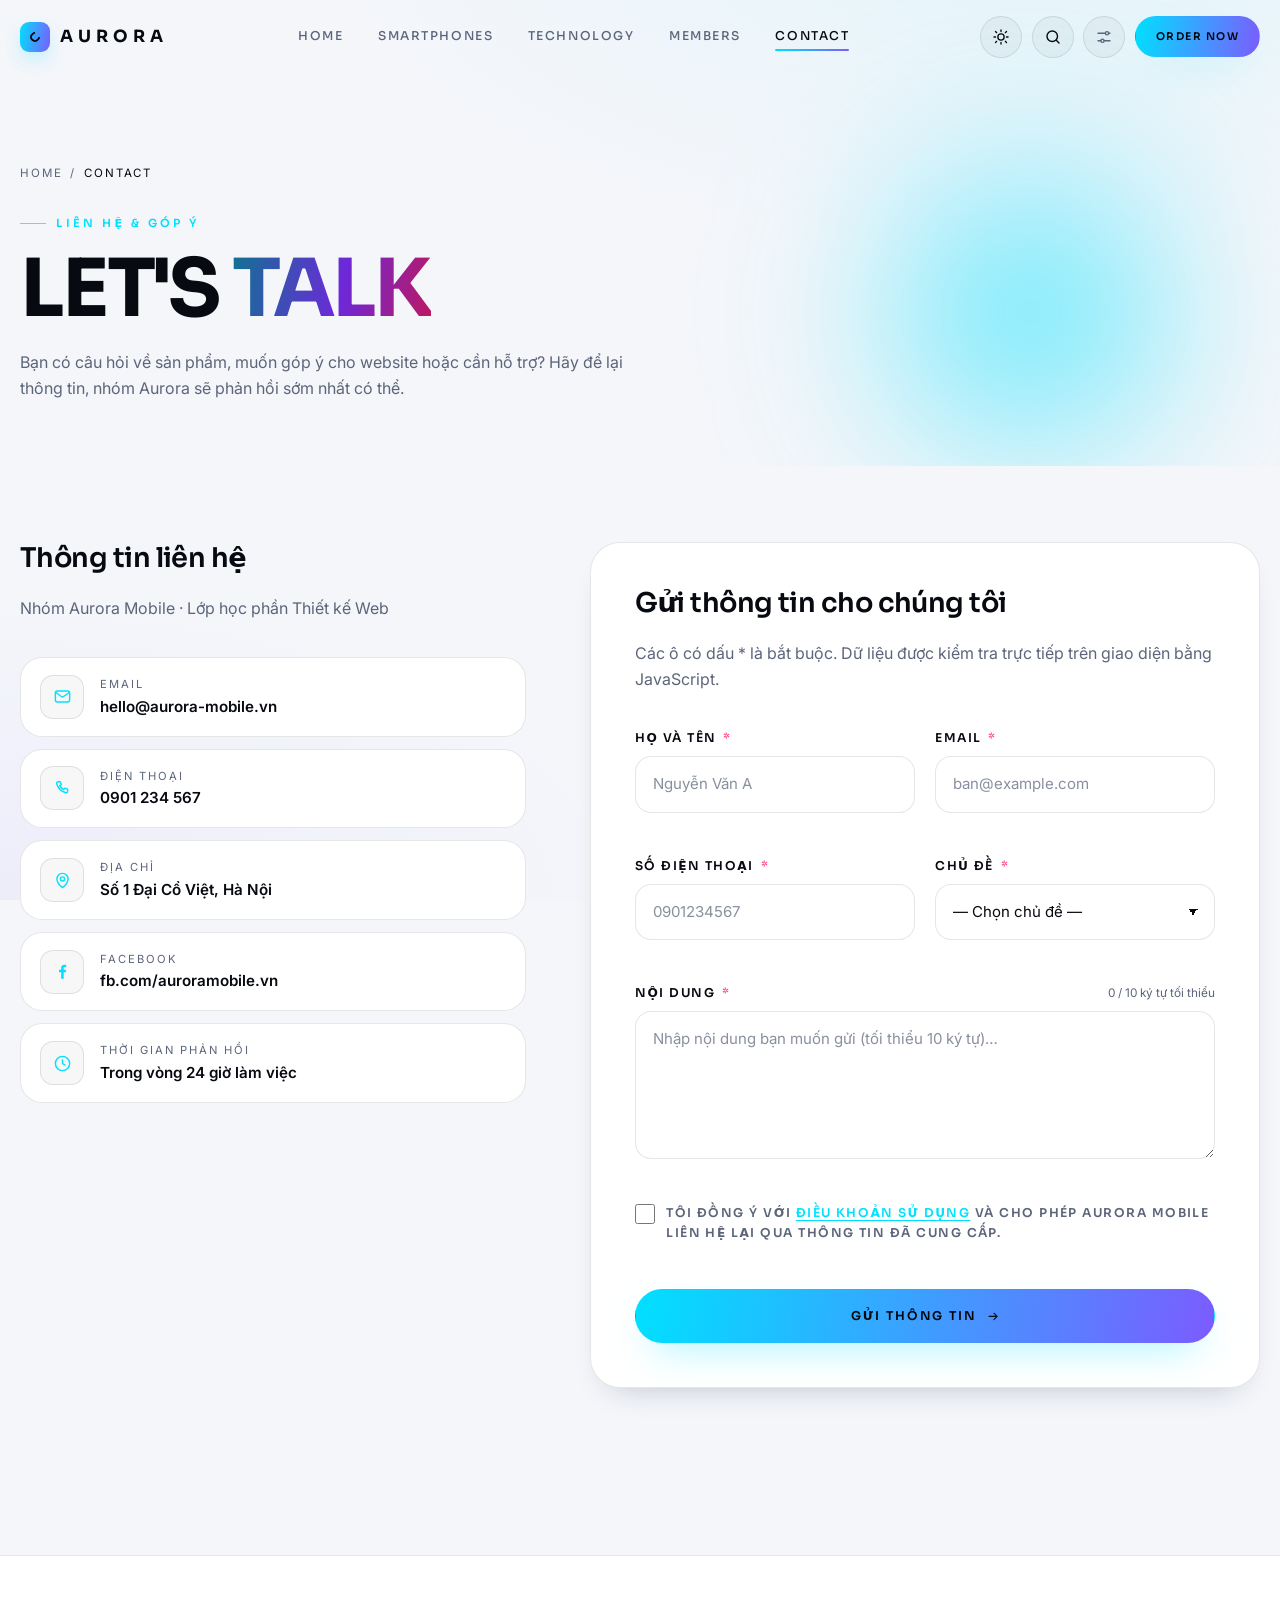
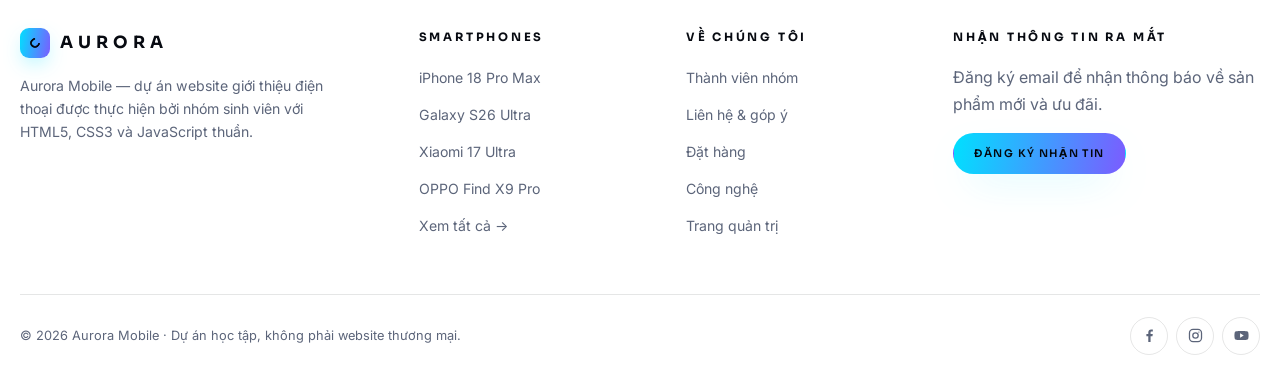
==== commit b56cf1da: "Sửa lần cuối" ====
--- a/contact.html
+++ b/contact.html
@@ -315,12 +315,7 @@
             <li><a href="contact.html">Liên hệ &amp; góp ý</a></li>
             <li><a href="order.html">Đặt hàng</a></li>
             <li><a href="index.html#technology">Công nghệ</a></li>
-            <li>
-              <a class="footer-admin-link" href="admin.html">
-                <svg viewBox="0 0 24 24" fill="none" stroke="currentColor" stroke-width="1.8" stroke-linecap="round" stroke-linejoin="round"><path d="M4 7h10M18 7h2M4 17h4M12 17h8"/><circle cx="16" cy="7" r="2.2"/><circle cx="10" cy="17" r="2.2"/></svg>
-                Trang quản trị
-              </a>
-            </li>
+            <li><a href="admin.html">Trang quản trị</a></li>
           </ul>
         </div>
 
